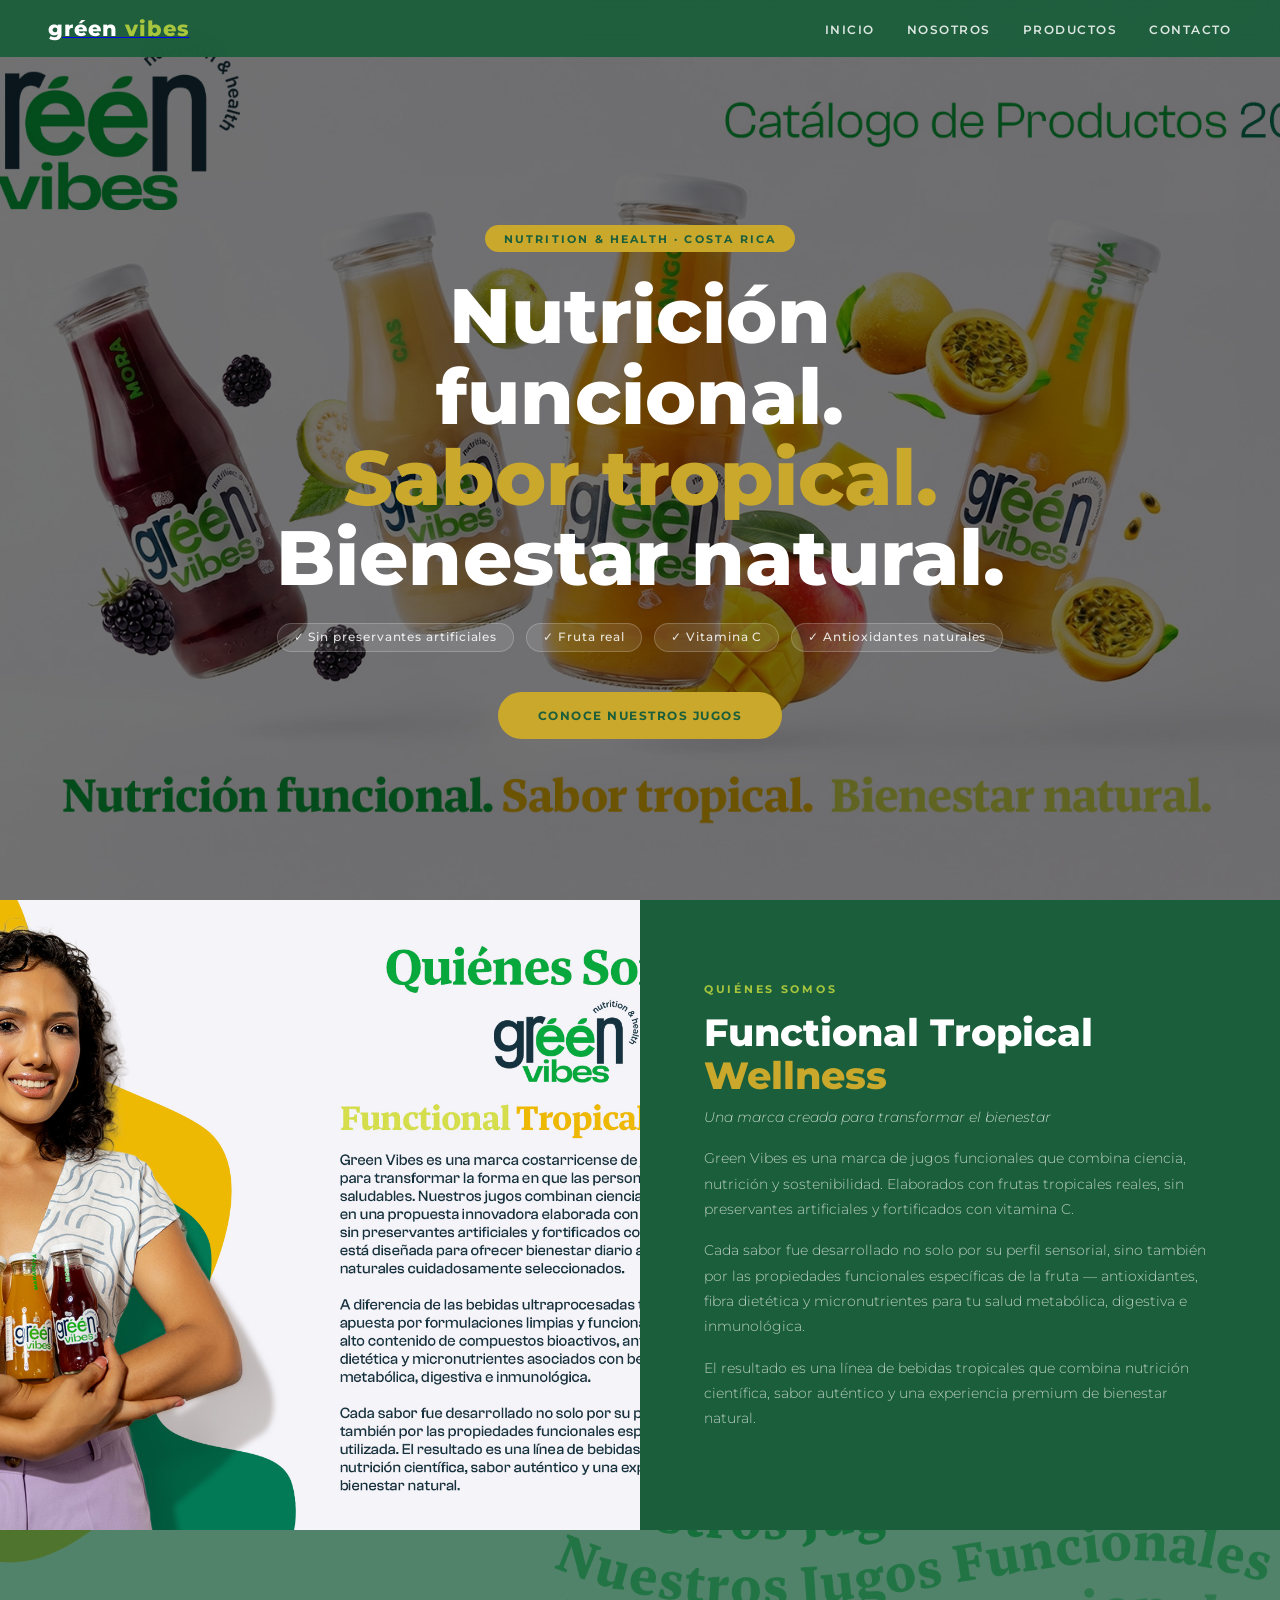
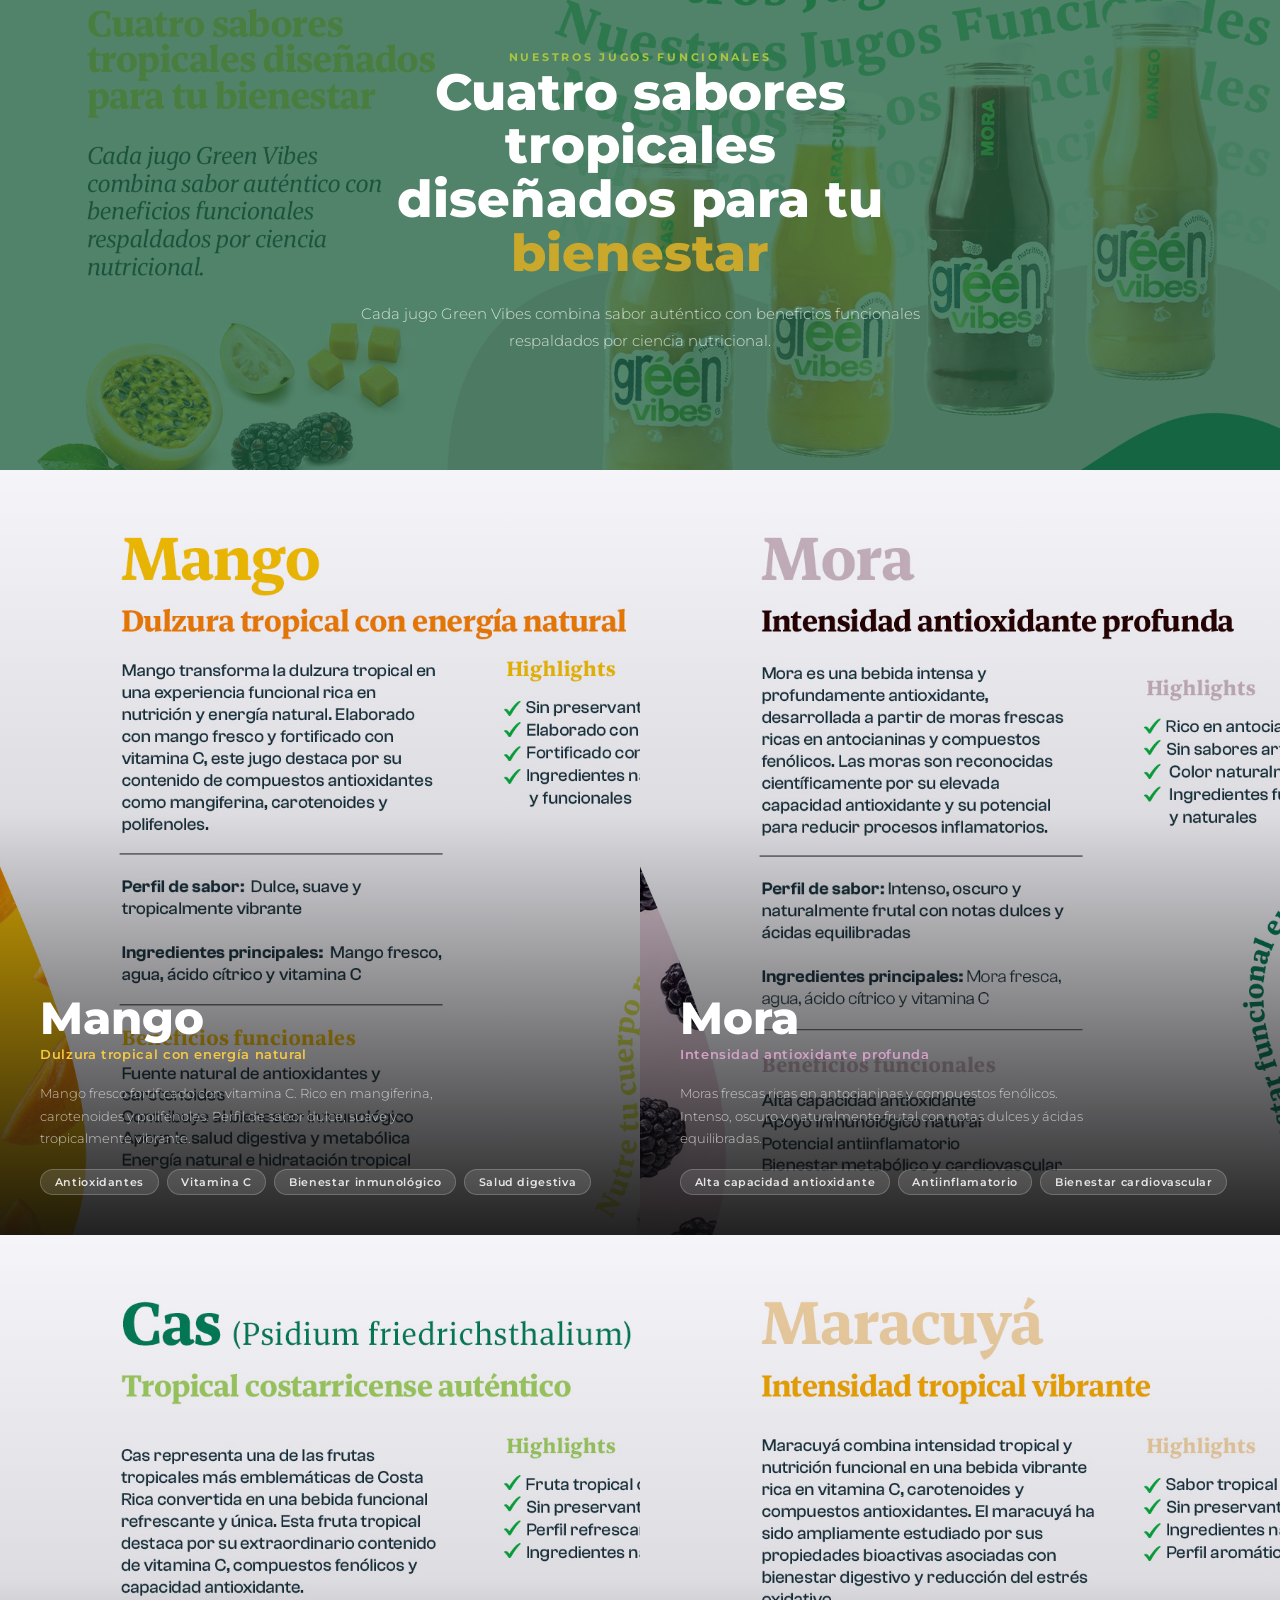
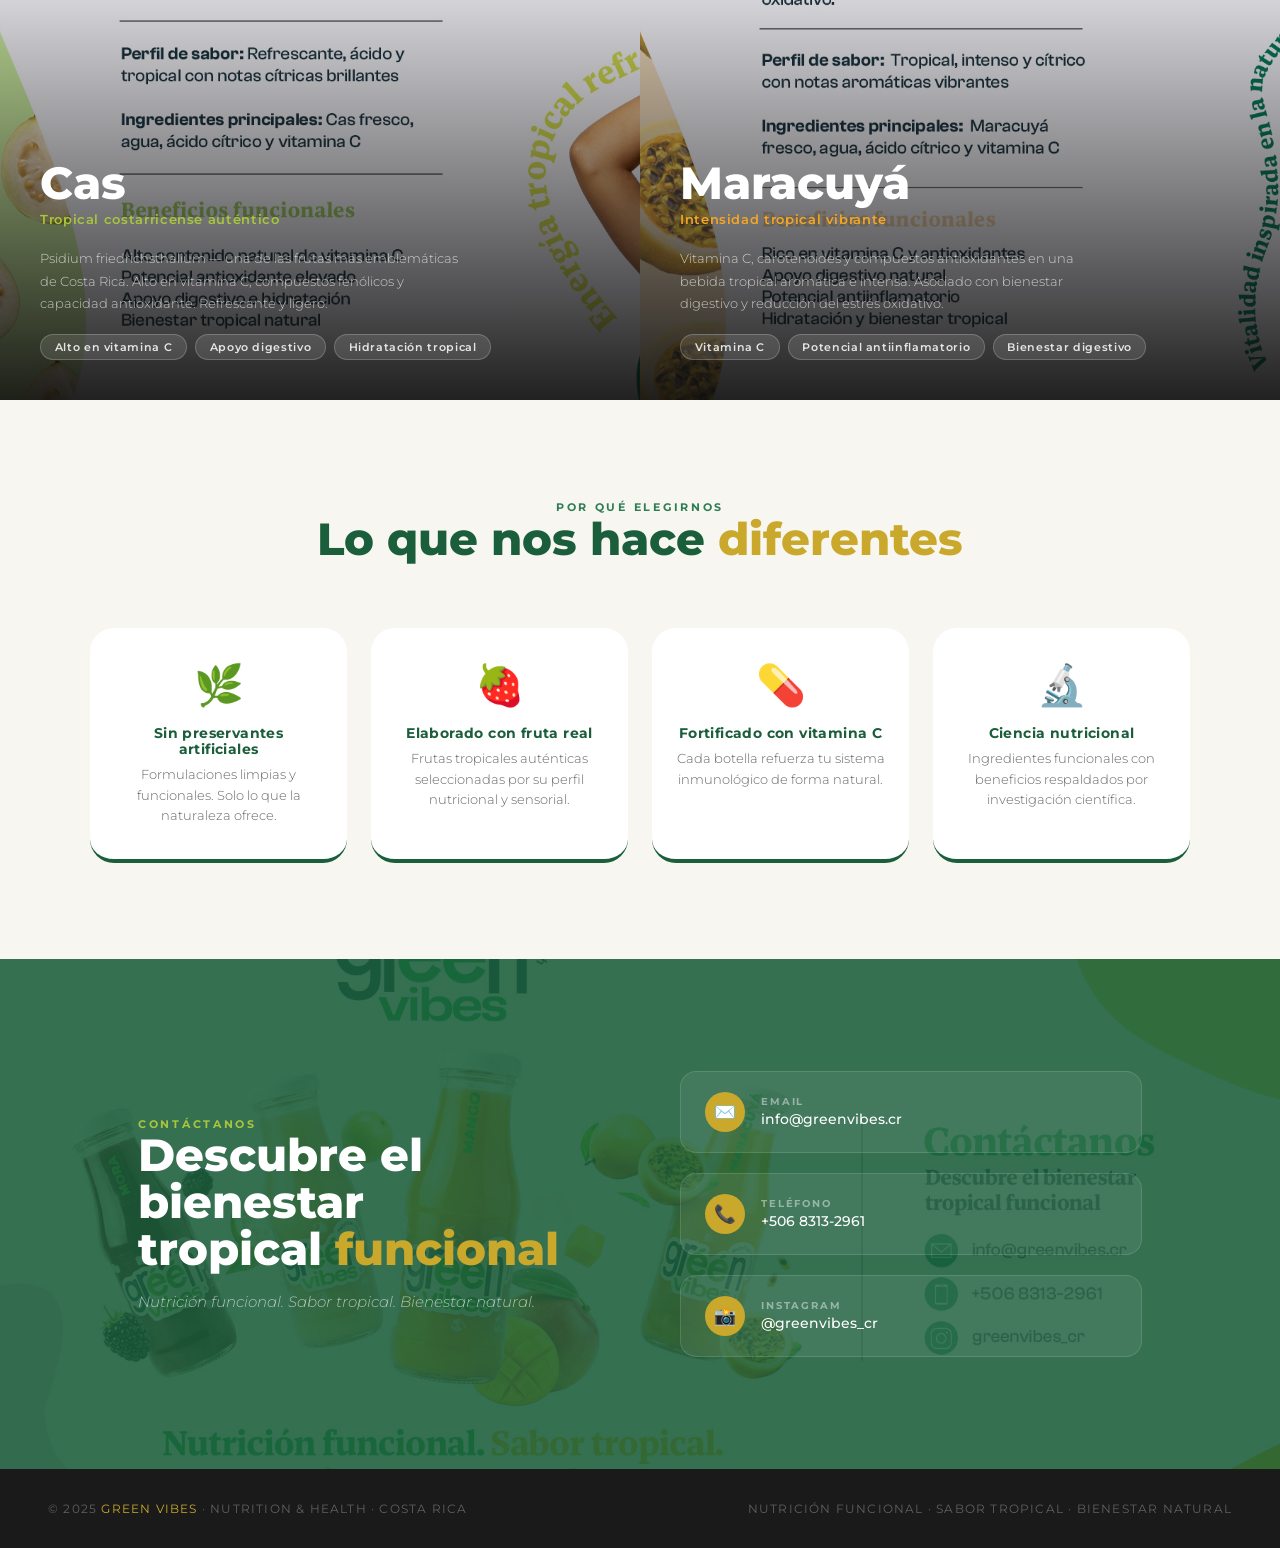
==== index.html @ 3f70ec02 "Add files via upload" ====
<!DOCTYPE html>
<html lang="es">
<head>
  <meta charset="UTF-8" />
  <meta name="viewport" content="width=device-width, initial-scale=1.0" />
  <title>Green Vibes – Nutrition & Health</title>
  <link rel="preconnect" href="https://fonts.googleapis.com" />
  <link href="https://fonts.googleapis.com/css2?family=Montserrat:ital,wght@0,300;0,400;0,600;0,700;0,800;1,400&display=swap" rel="stylesheet" />

  <style>
    :root {
      --verde:      #1B5E3B;   /* verde oscuro marca */
      --verde-med:  #2E7D55;
      --amarillo:   #C9A82C;   /* dorado/amarillo marca */
      --lima:       #A8C63D;   /* verde lima marca */
      --blanco:     #FFFFFF;
      --crema:      #F8F6F1;
      --texto:      #1A1A1A;
      --gris:       #666;
      --fuente: 'Montserrat', sans-serif;
    }

    *, *::before, *::after { box-sizing: border-box; margin: 0; padding: 0; }
    html { scroll-behavior: smooth; }
    body { font-family: var(--fuente); background: var(--crema); color: var(--texto); }

    /* ── NAV ── */
    nav {
      position: fixed; top: 0; left: 0; right: 0; z-index: 200;
      padding: 1rem 3rem;
      display: flex; justify-content: space-between; align-items: center;
      background: rgba(27,94,59,0.95);
      backdrop-filter: blur(10px);
    }
    .nav-logo img { height: 48px; }
    .nav-links { list-style: none; display: flex; gap: 2rem; }
    .nav-links a {
      color: rgba(255,255,255,0.85);
      text-decoration: none;
      font-size: 0.78rem;
      font-weight: 600;
      letter-spacing: 0.12em;
      text-transform: uppercase;
      transition: color 0.2s;
    }
    .nav-links a:hover { color: var(--amarillo); }

    /* ── HERO ── */
    .hero {
      min-height: 100vh;
      position: relative;
      overflow: hidden;
      display: flex; align-items: center; justify-content: center;
    }
    .hero-bg {
      position: absolute; inset: 0;
      background-image: url('images/1.jpg');
      background-size: cover;
      background-position: center;
      filter: brightness(0.45);
      object-fit: contain;
      object-position: center;
    }
    .hero-contenido {
      position: relative; z-index: 1;
      text-align: center;
      padding: 8rem 2rem 4rem;
      max-width: 800px;
    }
    .hero-badge {
      display: inline-block;
      background: var(--amarillo);
      color: var(--verde);
      font-size: 0.68rem;
      font-weight: 700;
      letter-spacing: 0.2em;
      text-transform: uppercase;
      padding: 0.4rem 1.2rem;
      border-radius: 100px;
      margin-bottom: 1.5rem;
    }
    .hero h1 {
      font-size: clamp(2.4rem, 6vw, 5rem);
      font-weight: 800;
      color: var(--blanco);
      line-height: 1.05;
      margin-bottom: 1.5rem;
    }
    .hero h1 span { color: var(--amarillo); }
    .hero p {
      color: rgba(255,255,255,0.75);
      font-size: 1rem;
      line-height: 1.8;
      font-weight: 300;
      max-width: 520px;
      margin: 0 auto 2.5rem;
    }
    .hero-cta {
      display: inline-block;
      background: var(--amarillo);
      color: var(--verde);
      font-size: 0.78rem;
      font-weight: 700;
      letter-spacing: 0.12em;
      text-transform: uppercase;
      text-decoration: none;
      padding: 1rem 2.5rem;
      border-radius: 100px;
      transition: transform 0.2s, box-shadow 0.2s;
    }
    .hero-cta:hover { transform: translateY(-2px); box-shadow: 0 8px 24px rgba(0,0,0,0.3); }

    /* Pills de atributos en hero */
    .hero-pills {
      display: flex; gap: 0.75rem; justify-content: center; flex-wrap: wrap;
      margin-bottom: 2.5rem;
    }
    .hero-pill {
      background: rgba(255,255,255,0.1);
      border: 1px solid rgba(255,255,255,0.2);
      color: rgba(255,255,255,0.85);
      font-size: 0.72rem;
      font-weight: 500;
      letter-spacing: 0.08em;
      padding: 0.4rem 1rem;
      border-radius: 100px;
    }

    /* ── SECCIÓN QUIÉNES SOMOS ── */
    .nosotros {
      display: grid;
      grid-template-columns: 1fr 1fr;
      min-height: 70vh;
    }
    .nosotros-img {
      background-image: url('images/2.jpg');
      background-size: cover;
      background-position: top center;
      min-height: 500px;
      object-fit: cover;
      object-position: top center;
    }
    .nosotros-texto {
      background: var(--verde);
      padding: 5rem 4rem;
      display: flex; flex-direction: column; justify-content: center;
    }
    .etiqueta {
      font-size: 0.68rem; font-weight: 700; letter-spacing: 0.25em;
      text-transform: uppercase; margin-bottom: 1rem;
    }
    .nosotros-texto .etiqueta { color: var(--lima); }
    .nosotros-texto h2 {
      font-size: clamp(1.8rem, 3vw, 2.8rem);
      font-weight: 800; color: var(--blanco);
      line-height: 1.1; margin-bottom: 0.5rem;
    }
    .nosotros-texto h2 span { color: var(--amarillo); }
    .nosotros-subtitulo {
      font-size: 1rem; font-weight: 600;
      color: var(--amarillo); margin-bottom: 1.5rem;
      font-style: italic;
    }
    .nosotros-texto p {
      color: rgba(255,255,255,0.7);
      font-size: 0.88rem; line-height: 1.8;
      font-weight: 300; margin-bottom: 1rem;
    }

    /* ── SECCIÓN PRODUCTOS (INTRO) ── */
    .productos-intro {
      position: relative; overflow: hidden;
      background-image: url('images/3.jpg');
      background-size: cover;
      background-position: center;
      min-height: 60vh;
      display: flex; align-items: center; justify-content: center;
      text-align: center;
    }
    .productos-intro::before {
      content: ''; position: absolute; inset: 0;
      background: rgba(27,94,59,0.75);
    }
    .productos-intro-texto {
      position: relative; z-index: 1;
      padding: 5rem 2rem;
      max-width: 700px;
    }
    .productos-intro-texto .etiqueta { color: var(--lima); }
    .productos-intro-texto h2 {
      font-size: clamp(2rem, 4vw, 3.5rem);
      font-weight: 800; color: var(--blanco);
      line-height: 1.05; margin-bottom: 1.25rem;
    }
    .productos-intro-texto h2 span { color: var(--amarillo); }
    .productos-intro-texto p {
      color: rgba(255,255,255,0.75);
      font-size: 0.95rem; line-height: 1.8;
      font-weight: 300;
    }

    /* ── TARJETAS DE PRODUCTO ── */
    .productos-grid {
      display: grid;
      grid-template-columns: 1fr 1fr;
      gap: 0;
    }

    .producto {
      position: relative; overflow: hidden;
      min-height: 85vh;
      display: flex; align-items: flex-end;
      cursor: pointer;
    }
    .producto-bg {
      position: absolute; inset: 0;
      background-size: cover;
      background-position: center top;
      transition: transform 0.6s ease;
    }
    .producto:hover .producto-bg { transform: scale(1.04); }

    .producto-overlay {
      position: absolute; inset: 0;
      background: linear-gradient(to top, rgba(10,10,10,0.9) 0%, rgba(10,10,10,0.1) 55%, transparent 100%);
    }

    .producto-info {
      position: relative; z-index: 1;
      padding: 2.5rem;
      width: 100%;
    }
    .producto-nombre {
      font-size: clamp(2rem, 3.5vw, 3rem);
      font-weight: 800; color: var(--blanco);
      line-height: 1; margin-bottom: 0.4rem;
    }
    .producto-subtitulo {
      font-size: 0.8rem; font-weight: 600;
      letter-spacing: 0.05em;
      margin-bottom: 1.25rem;
    }
    .producto-descripcion {
      color: rgba(255,255,255,0.7);
      font-size: 0.82rem; line-height: 1.7;
      font-weight: 300; margin-bottom: 1.25rem;
      max-width: 420px;
    }
    .producto-beneficios {
      display: flex; flex-wrap: wrap; gap: 0.5rem;
    }
    .beneficio-tag {
      font-size: 0.68rem; font-weight: 600;
      letter-spacing: 0.06em;
      padding: 0.3rem 0.85rem;
      border-radius: 100px;
      background: rgba(255,255,255,0.12);
      color: rgba(255,255,255,0.85);
      border: 1px solid rgba(255,255,255,0.2);
    }

    /* Colores por producto */
    .prod-mango .producto-subtitulo { color: #F5C842; }
    .prod-mora  .producto-subtitulo { color: #D4A0C8; }
    .prod-cas   .producto-subtitulo { color: #A8C63D; }
    .prod-maracuya .producto-subtitulo { color: #F5A623; }

    /* ── INGREDIENTES / HIGHLIGHTS ── */
    .highlights {
      background: var(--crema);
      padding: 6rem 3rem;
    }
    .highlights-inner {
      max-width: 1100px; margin: 0 auto;
    }
    .highlights-header {
      text-align: center; margin-bottom: 4rem;
    }
    .highlights-header .etiqueta { color: var(--verde-med); }
    .highlights-header h2 {
      font-size: clamp(1.8rem, 3.5vw, 3rem);
      font-weight: 800; color: var(--verde);
      line-height: 1.1;
    }
    .highlights-header h2 span { color: var(--amarillo); }
    .highlights-grid {
      display: grid;
      grid-template-columns: repeat(4, 1fr);
      gap: 1.5rem;
    }
    .highlight-card {
      background: var(--blanco);
      border-radius: 1.5rem;
      padding: 2rem 1.5rem;
      text-align: center;
      border-bottom: 4px solid var(--verde);
      transition: transform 0.2s, box-shadow 0.2s;
    }
    .highlight-card:hover {
      transform: translateY(-4px);
      box-shadow: 0 12px 32px rgba(27,94,59,0.12);
    }
    .highlight-icon { font-size: 2.5rem; margin-bottom: 1rem; display: block; }
    .highlight-card h3 {
      font-size: 0.85rem; font-weight: 700;
      color: var(--verde); margin-bottom: 0.5rem;
      letter-spacing: 0.03em;
    }
    .highlight-card p {
      font-size: 0.8rem; color: var(--gris);
      line-height: 1.6; font-weight: 300;
    }

    /* ── CONTACTO ── */
    .contacto {
      position: relative; overflow: hidden;
      background-image: url('images/8.jpg');
      background-size: cover;
      background-position: center;
    }
    .contacto::before {
      content: ''; position: absolute; inset: 0;
      background: rgba(27,94,59,0.88);
    }
    .contacto-inner {
      position: relative; z-index: 1;
      max-width: 1100px; margin: 0 auto;
      padding: 7rem 3rem;
      display: grid;
      grid-template-columns: 1fr 1fr;
      gap: 5rem; align-items: center;
    }
    .contacto .etiqueta { color: var(--lima); }
    .contacto h2 {
      font-size: clamp(2rem, 3.5vw, 3rem);
      font-weight: 800; color: var(--blanco);
      line-height: 1.05; margin-bottom: 1rem;
    }
    .contacto h2 span { color: var(--amarillo); }
    .contacto-lema {
      font-size: 0.95rem; color: rgba(255,255,255,0.6);
      font-weight: 300; line-height: 1.7;
      font-style: italic;
    }
    .contacto-items {
      display: flex; flex-direction: column; gap: 1.25rem;
    }
    .contacto-item {
      display: flex; align-items: center; gap: 1rem;
      padding: 1.25rem 1.5rem;
      background: rgba(255,255,255,0.07);
      border: 1px solid rgba(255,255,255,0.12);
      border-radius: 1rem;
      text-decoration: none;
      transition: background 0.2s;
    }
    .contacto-item:hover { background: rgba(255,255,255,0.13); }
    .contacto-item-icon {
      width: 40px; height: 40px; border-radius: 50%;
      background: var(--amarillo);
      display: flex; align-items: center; justify-content: center;
      font-size: 1.1rem; flex-shrink: 0;
    }
    .contacto-item-texto { display: flex; flex-direction: column; }
    .contacto-item-label {
      font-size: 0.65rem; font-weight: 700;
      letter-spacing: 0.18em; text-transform: uppercase;
      color: rgba(255,255,255,0.45); margin-bottom: 0.15rem;
    }
    .contacto-item-valor {
      font-size: 0.9rem; color: var(--blanco); font-weight: 500;
    }

    /* ── FOOTER ── */
    footer {
      background: var(--texto);
      padding: 2rem 3rem;
      display: flex; justify-content: space-between; align-items: center;
    }
    footer p {
      font-size: 0.75rem; color: rgba(255,255,255,0.3);
      letter-spacing: 0.1em; text-transform: uppercase;
    }
    footer span { color: var(--amarillo); }
  </style>
</head>
<body>

  <!-- NAV -->
  <nav>
    <a href="#inicio" class="nav-logo">
      <!-- Si tienes el logo como archivo aparte, pon: <img src="logo.png" alt="Green Vibes"> -->
      <span style="font-size:1.3rem;font-weight:800;color:#fff;letter-spacing:0.05em">gréen <span style="color:#A8C63D">vibes</span></span>
    </a>
    <ul class="nav-links">
      <li><a href="#inicio">Inicio</a></li>
      <li><a href="#nosotros">Nosotros</a></li>
      <li><a href="#productos">Productos</a></li>
      <li><a href="#contacto">Contacto</a></li>
    </ul>
  </nav>


  <!-- HERO -->
  <section id="inicio" class="hero">
    <div class="hero-bg"></div>
    <div class="hero-contenido">
      <div class="hero-badge">Nutrition &amp; Health · Costa Rica</div>
      <h1>Nutrición funcional.<br><span>Sabor tropical.</span><br>Bienestar natural.</h1>
      <div class="hero-pills">
        <span class="hero-pill">✓ Sin preservantes artificiales</span>
        <span class="hero-pill">✓ Fruta real</span>
        <span class="hero-pill">✓ Vitamina C</span>
        <span class="hero-pill">✓ Antioxidantes naturales</span>
      </div>
      <a href="#productos" class="hero-cta">Conoce nuestros jugos</a>
    </div>
  </section>


  <!-- QUIÉNES SOMOS -->
  <section id="nosotros" class="nosotros">
    <div class="nosotros-img"></div>
    <div class="nosotros-texto">
      <span class="etiqueta">Quiénes somos</span>
      <h2>Functional Tropical<br><span>Wellness</span></h2>
      <p class="nosotros-subtitulo">Una marca creada para transformar el bienestar</p>
      <p>Green Vibes es una marca de jugos funcionales que combina ciencia, nutrición y sostenibilidad. Elaborados con frutas tropicales reales, sin preservantes artificiales y fortificados con vitamina C.</p>
      <p>Cada sabor fue desarrollado no solo por su perfil sensorial, sino también por las propiedades funcionales específicas de la fruta — antioxidantes, fibra dietética y micronutrientes para tu salud metabólica, digestiva e inmunológica.</p>
      <p>El resultado es una línea de bebidas tropicales que combina nutrición científica, sabor auténtico y una experiencia premium de bienestar natural.</p>
    </div>
  </section>


  <!-- INTRO PRODUCTOS -->
  <div class="productos-intro">
    <div class="productos-intro-texto">
      <span class="etiqueta">Nuestros jugos funcionales</span>
      <h2>Cuatro sabores tropicales<br>diseñados para tu <span>bienestar</span></h2>
      <p>Cada jugo Green Vibes combina sabor auténtico con beneficios funcionales respaldados por ciencia nutricional.</p>
    </div>
  </div>


  <!-- PRODUCTOS -->
  <section id="productos" class="productos-grid">

    <!-- MANGO -->
    <div class="producto prod-mango">
      <div class="producto-bg" style="background-image: url('images/4.jpg');"></div>
      <div class="producto-overlay"></div>
      <div class="producto-info">
        <h3 class="producto-nombre">Mango</h3>
        <p class="producto-subtitulo">Dulzura tropical con energía natural</p>
        <p class="producto-descripcion">Mango fresco fortificado con vitamina C. Rico en mangiferina, carotenoides y polifenoles. Perfil de sabor dulce, suave y tropicalmente vibrante.</p>
        <div class="producto-beneficios">
          <span class="beneficio-tag">Antioxidantes</span>
          <span class="beneficio-tag">Vitamina C</span>
          <span class="beneficio-tag">Bienestar inmunológico</span>
          <span class="beneficio-tag">Salud digestiva</span>
        </div>
      </div>
    </div>

    <!-- MORA -->
    <div class="producto prod-mora">
      <div class="producto-bg" style="background-image: url('images/5.jpg');"></div>
      <div class="producto-overlay"></div>
      <div class="producto-info">
        <h3 class="producto-nombre">Mora</h3>
        <p class="producto-subtitulo">Intensidad antioxidante profunda</p>
        <p class="producto-descripcion">Moras frescas ricas en antocianinas y compuestos fenólicos. Intenso, oscuro y naturalmente frutal con notas dulces y ácidas equilibradas.</p>
        <div class="producto-beneficios">
          <span class="beneficio-tag">Alta capacidad antioxidante</span>
          <span class="beneficio-tag">Antiinflamatorio</span>
          <span class="beneficio-tag">Bienestar cardiovascular</span>
        </div>
      </div>
    </div>

    <!-- CAS -->
    <div class="producto prod-cas">
      <div class="producto-bg" style="background-image: url('images/6.jpg');"></div>
      <div class="producto-overlay"></div>
      <div class="producto-info">
        <h3 class="producto-nombre">Cas</h3>
        <p class="producto-subtitulo">Tropical costarricense auténtico</p>
        <p class="producto-descripcion">Psidium friedrichsthalium — una de las frutas más emblemáticas de Costa Rica. Alto en vitamina C, compuestos fenólicos y capacidad antioxidante. Refrescante y ligero.</p>
        <div class="producto-beneficios">
          <span class="beneficio-tag">Alto en vitamina C</span>
          <span class="beneficio-tag">Apoyo digestivo</span>
          <span class="beneficio-tag">Hidratación tropical</span>
        </div>
      </div>
    </div>

    <!-- MARACUYÁ -->
    <div class="producto prod-maracuya">
      <div class="producto-bg" style="background-image: url('images/7.jpg');"></div>
      <div class="producto-overlay"></div>
      <div class="producto-info">
        <h3 class="producto-nombre">Maracuyá</h3>
        <p class="producto-subtitulo">Intensidad tropical vibrante</p>
        <p class="producto-descripcion">Vitamina C, carotenoides y compuestos antioxidantes en una bebida tropical aromática e intensa. Asociado con bienestar digestivo y reducción del estrés oxidativo.</p>
        <div class="producto-beneficios">
          <span class="beneficio-tag">Vitamina C</span>
          <span class="beneficio-tag">Potencial antiinflamatorio</span>
          <span class="beneficio-tag">Bienestar digestivo</span>
        </div>
      </div>
    </div>

  </section>


  <!-- HIGHLIGHTS -->
  <section class="highlights">
    <div class="highlights-inner">
      <div class="highlights-header">
        <span class="etiqueta">Por qué elegirnos</span>
        <h2>Lo que nos hace <span>diferentes</span></h2>
      </div>
      <div class="highlights-grid">
        <div class="highlight-card">
          <span class="highlight-icon">🌿</span>
          <h3>Sin preservantes artificiales</h3>
          <p>Formulaciones limpias y funcionales. Solo lo que la naturaleza ofrece.</p>
        </div>
        <div class="highlight-card">
          <span class="highlight-icon">🍓</span>
          <h3>Elaborado con fruta real</h3>
          <p>Frutas tropicales auténticas seleccionadas por su perfil nutricional y sensorial.</p>
        </div>
        <div class="highlight-card">
          <span class="highlight-icon">💊</span>
          <h3>Fortificado con vitamina C</h3>
          <p>Cada botella refuerza tu sistema inmunológico de forma natural.</p>
        </div>
        <div class="highlight-card">
          <span class="highlight-icon">🔬</span>
          <h3>Ciencia nutricional</h3>
          <p>Ingredientes funcionales con beneficios respaldados por investigación científica.</p>
        </div>
      </div>
    </div>
  </section>


  <!-- CONTACTO -->
  <section id="contacto" class="contacto">
    <div class="contacto-inner">
      <div>
        <span class="etiqueta">Contáctanos</span>
        <h2>Descubre el bienestar<br>tropical <span>funcional</span></h2>
        <p class="contacto-lema">Nutrición funcional. Sabor tropical. Bienestar natural.</p>
      </div>
      <div class="contacto-items">
        <a href="mailto:info@greenvibes.cr" class="contacto-item">
          <div class="contacto-item-icon">✉️</div>
          <div class="contacto-item-texto">
            <span class="contacto-item-label">Email</span>
            <span class="contacto-item-valor">info@greenvibes.cr</span>
          </div>
        </a>
        <a href="tel:+50683132961" class="contacto-item">
          <div class="contacto-item-icon">📞</div>
          <div class="contacto-item-texto">
            <span class="contacto-item-label">Teléfono</span>
            <span class="contacto-item-valor">+506 8313-2961</span>
          </div>
        </a>
        <a href="https://instagram.com/greenvibes_cr" target="_blank" class="contacto-item">
          <div class="contacto-item-icon">📸</div>
          <div class="contacto-item-texto">
            <span class="contacto-item-label">Instagram</span>
            <span class="contacto-item-valor">@greenvibes_cr</span>
          </div>
        </a>
      </div>
    </div>
  </section>


  <!-- FOOTER -->
  <footer>
    <p>© 2025 <span>Green Vibes</span> · Nutrition &amp; Health · Costa Rica</p>
    <p>Nutrición funcional · Sabor tropical · Bienestar natural</p>
  </footer>

</body>
</html>
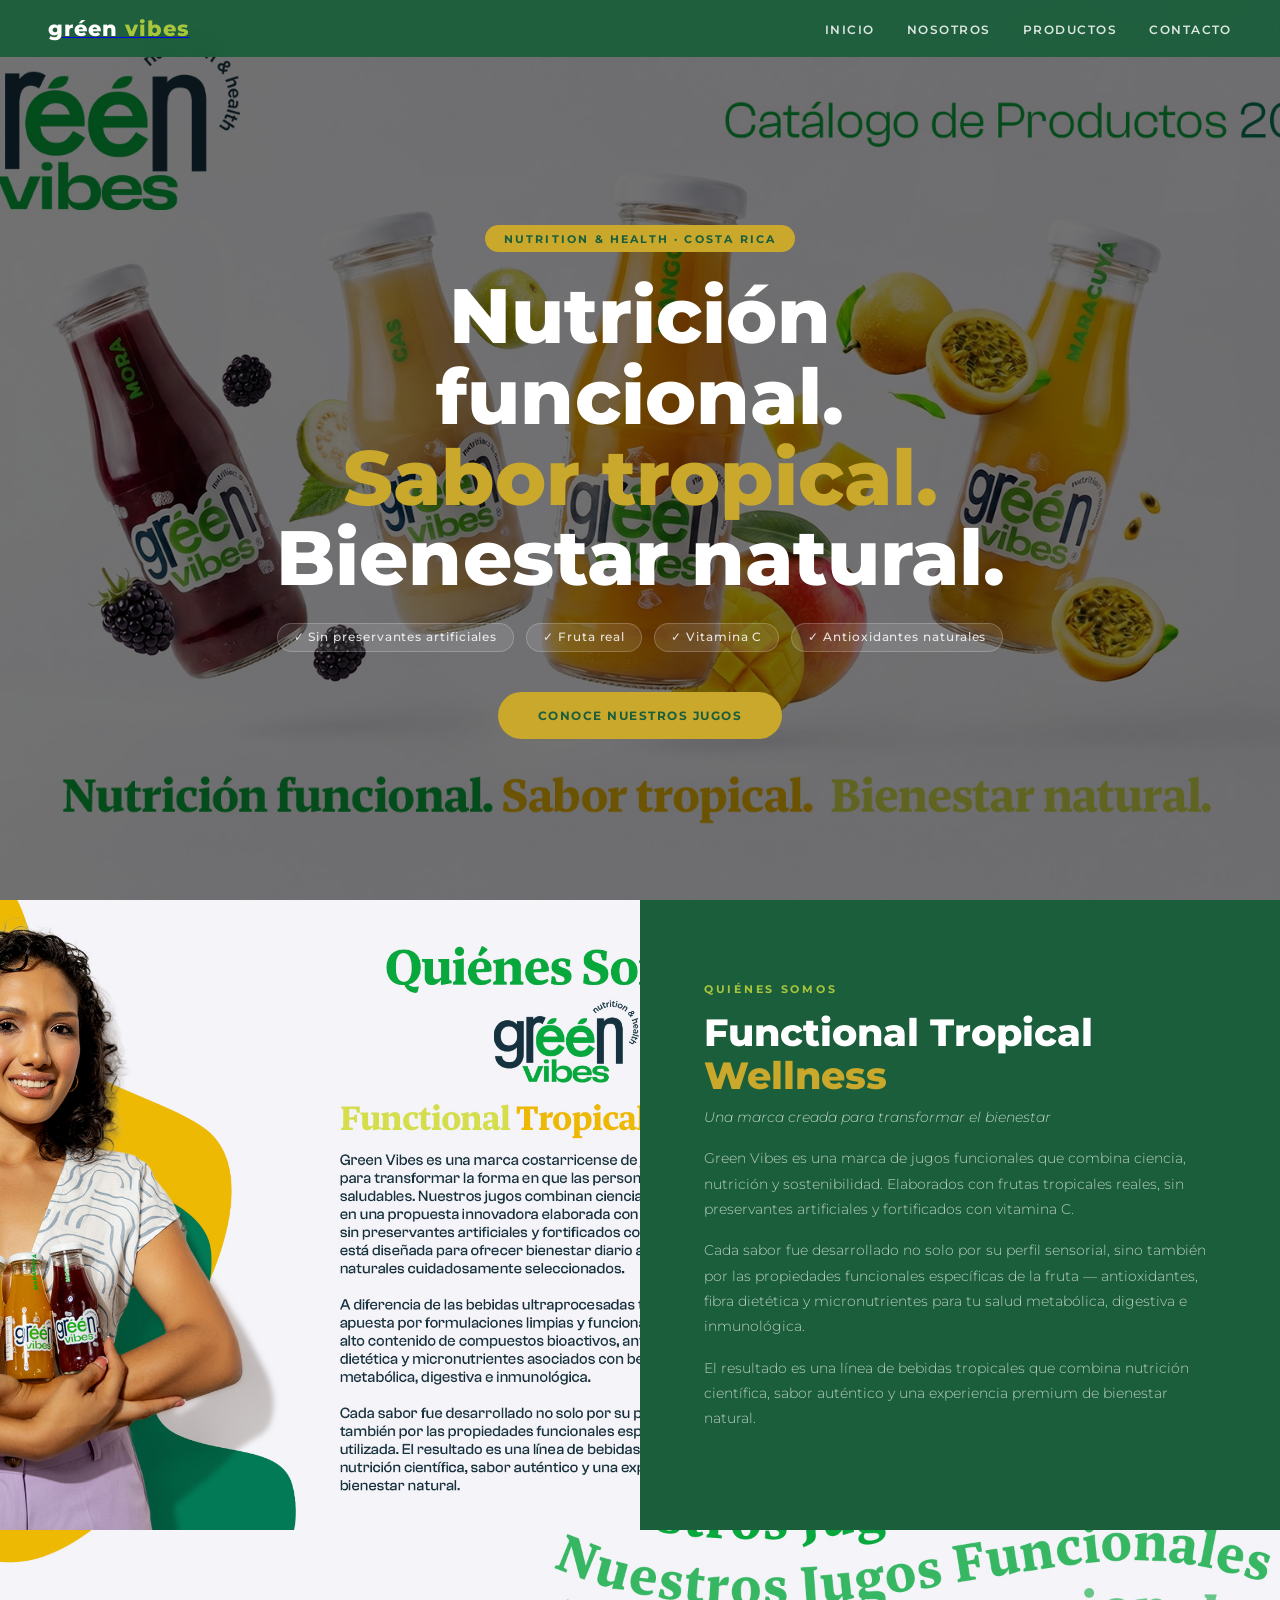
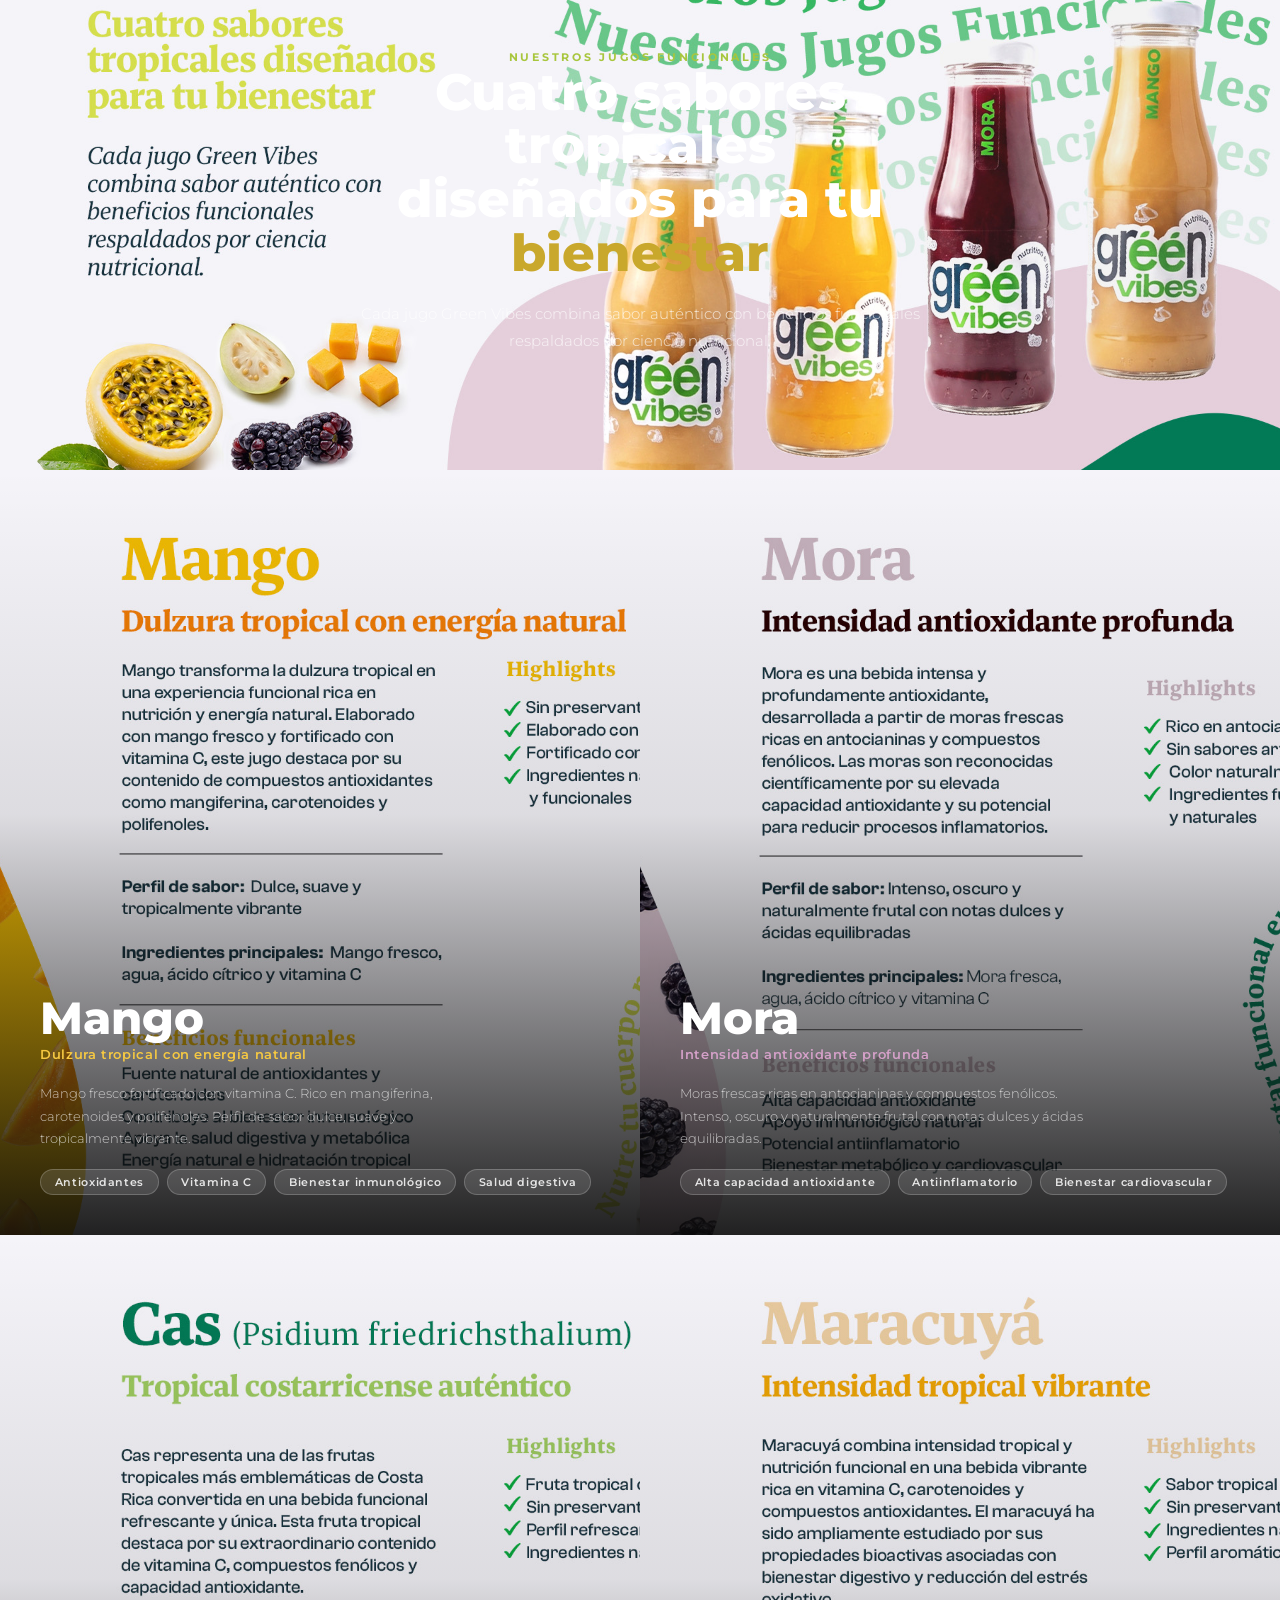
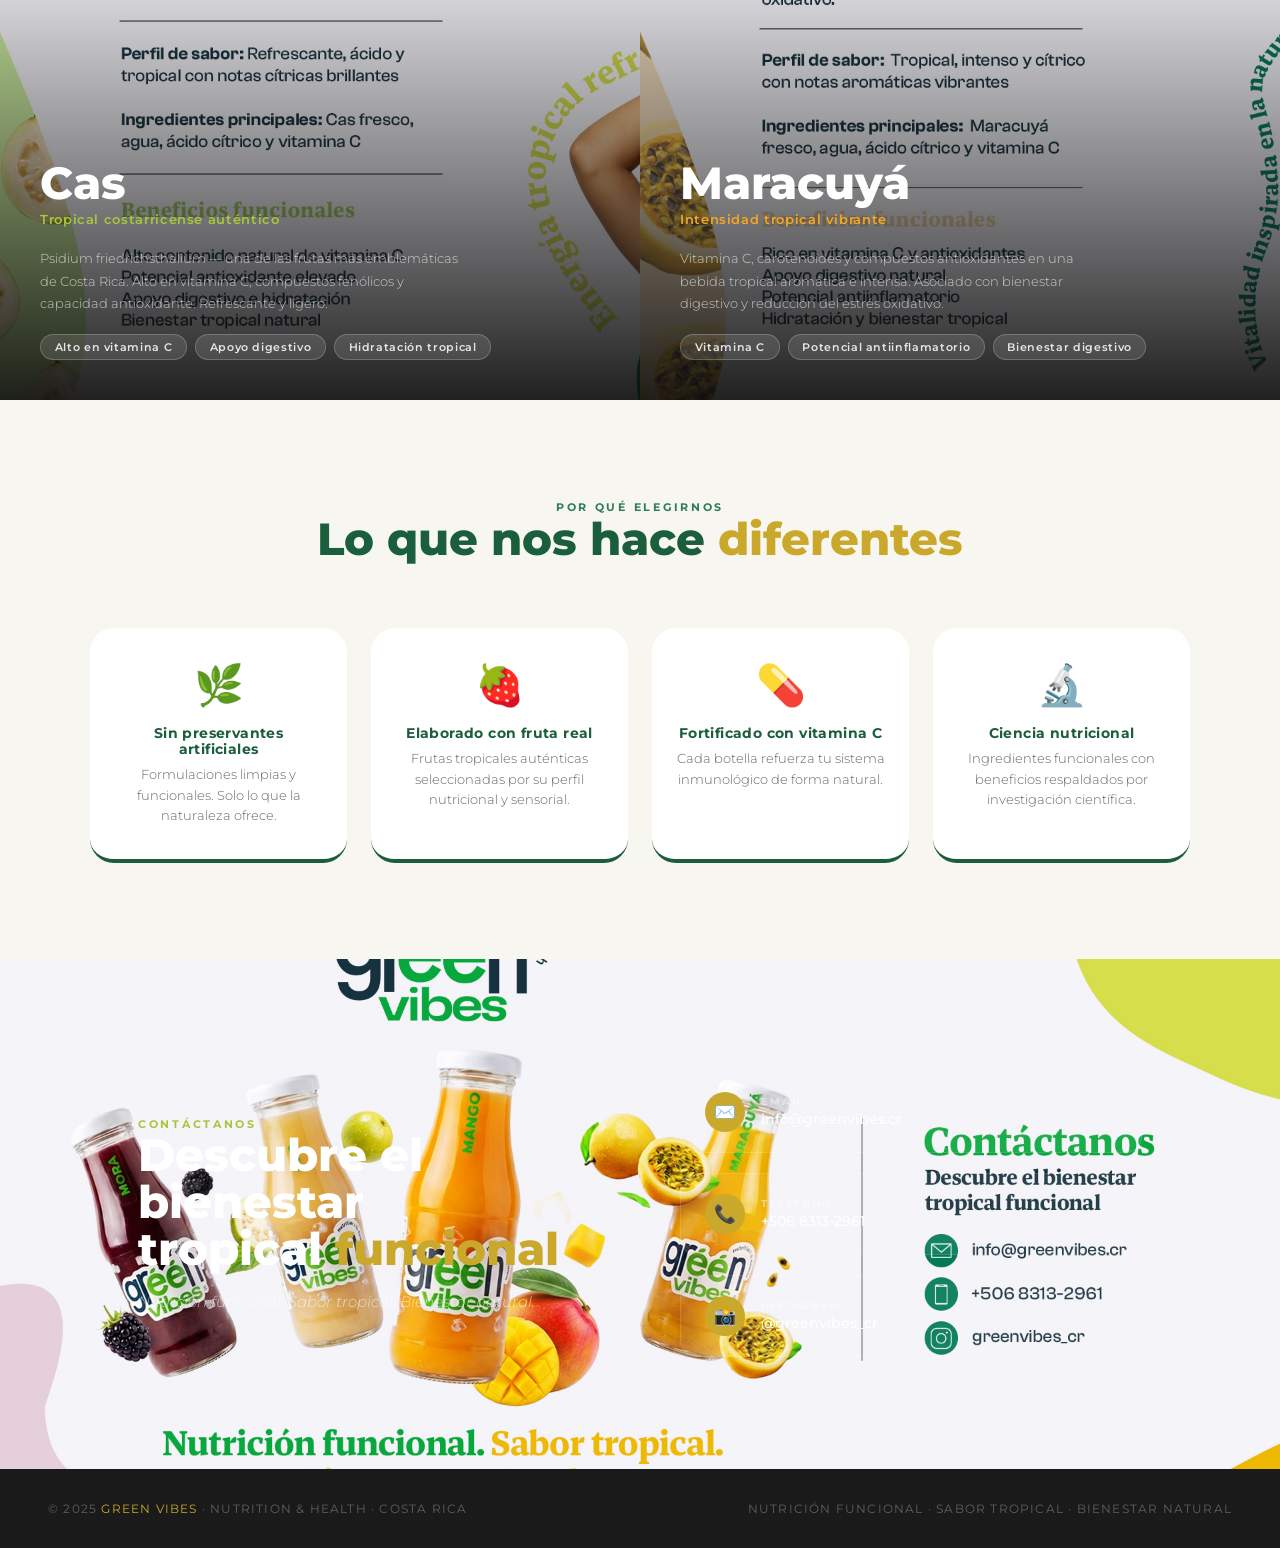
==== commit 869a9c5d: "Separacion styles mejorado responsive" ====
--- a/index.html
+++ b/index.html
@@ -7,382 +7,7 @@
   <link rel="preconnect" href="https://fonts.googleapis.com" />
   <link href="https://fonts.googleapis.com/css2?family=Montserrat:ital,wght@0,300;0,400;0,600;0,700;0,800;1,400&display=swap" rel="stylesheet" />
 
-  <style>
-    :root {
-      --verde:      #1B5E3B;   /* verde oscuro marca */
-      --verde-med:  #2E7D55;
-      --amarillo:   #C9A82C;   /* dorado/amarillo marca */
-      --lima:       #A8C63D;   /* verde lima marca */
-      --blanco:     #FFFFFF;
-      --crema:      #F8F6F1;
-      --texto:      #1A1A1A;
-      --gris:       #666;
-      --fuente: 'Montserrat', sans-serif;
-    }
-
-    *, *::before, *::after { box-sizing: border-box; margin: 0; padding: 0; }
-    html { scroll-behavior: smooth; }
-    body { font-family: var(--fuente); background: var(--crema); color: var(--texto); }
-
-    /* ── NAV ── */
-    nav {
-      position: fixed; top: 0; left: 0; right: 0; z-index: 200;
-      padding: 1rem 3rem;
-      display: flex; justify-content: space-between; align-items: center;
-      background: rgba(27,94,59,0.95);
-      backdrop-filter: blur(10px);
-    }
-    .nav-logo img { height: 48px; }
-    .nav-links { list-style: none; display: flex; gap: 2rem; }
-    .nav-links a {
-      color: rgba(255,255,255,0.85);
-      text-decoration: none;
-      font-size: 0.78rem;
-      font-weight: 600;
-      letter-spacing: 0.12em;
-      text-transform: uppercase;
-      transition: color 0.2s;
-    }
-    .nav-links a:hover { color: var(--amarillo); }
-
-    /* ── HERO ── */
-    .hero {
-      min-height: 100vh;
-      position: relative;
-      overflow: hidden;
-      display: flex; align-items: center; justify-content: center;
-    }
-    .hero-bg {
-      position: absolute; inset: 0;
-      background-image: url('images/1.jpg');
-      background-size: cover;
-      background-position: center;
-      filter: brightness(0.45);
-      object-fit: contain;
-      object-position: center;
-    }
-    .hero-contenido {
-      position: relative; z-index: 1;
-      text-align: center;
-      padding: 8rem 2rem 4rem;
-      max-width: 800px;
-    }
-    .hero-badge {
-      display: inline-block;
-      background: var(--amarillo);
-      color: var(--verde);
-      font-size: 0.68rem;
-      font-weight: 700;
-      letter-spacing: 0.2em;
-      text-transform: uppercase;
-      padding: 0.4rem 1.2rem;
-      border-radius: 100px;
-      margin-bottom: 1.5rem;
-    }
-    .hero h1 {
-      font-size: clamp(2.4rem, 6vw, 5rem);
-      font-weight: 800;
-      color: var(--blanco);
-      line-height: 1.05;
-      margin-bottom: 1.5rem;
-    }
-    .hero h1 span { color: var(--amarillo); }
-    .hero p {
-      color: rgba(255,255,255,0.75);
-      font-size: 1rem;
-      line-height: 1.8;
-      font-weight: 300;
-      max-width: 520px;
-      margin: 0 auto 2.5rem;
-    }
-    .hero-cta {
-      display: inline-block;
-      background: var(--amarillo);
-      color: var(--verde);
-      font-size: 0.78rem;
-      font-weight: 700;
-      letter-spacing: 0.12em;
-      text-transform: uppercase;
-      text-decoration: none;
-      padding: 1rem 2.5rem;
-      border-radius: 100px;
-      transition: transform 0.2s, box-shadow 0.2s;
-    }
-    .hero-cta:hover { transform: translateY(-2px); box-shadow: 0 8px 24px rgba(0,0,0,0.3); }
-
-    /* Pills de atributos en hero */
-    .hero-pills {
-      display: flex; gap: 0.75rem; justify-content: center; flex-wrap: wrap;
-      margin-bottom: 2.5rem;
-    }
-    .hero-pill {
-      background: rgba(255,255,255,0.1);
-      border: 1px solid rgba(255,255,255,0.2);
-      color: rgba(255,255,255,0.85);
-      font-size: 0.72rem;
-      font-weight: 500;
-      letter-spacing: 0.08em;
-      padding: 0.4rem 1rem;
-      border-radius: 100px;
-    }
-
-    /* ── SECCIÓN QUIÉNES SOMOS ── */
-    .nosotros {
-      display: grid;
-      grid-template-columns: 1fr 1fr;
-      min-height: 70vh;
-    }
-    .nosotros-img {
-      background-image: url('images/2.jpg');
-      background-size: cover;
-      background-position: top center;
-      min-height: 500px;
-      object-fit: cover;
-      object-position: top center;
-    }
-    .nosotros-texto {
-      background: var(--verde);
-      padding: 5rem 4rem;
-      display: flex; flex-direction: column; justify-content: center;
-    }
-    .etiqueta {
-      font-size: 0.68rem; font-weight: 700; letter-spacing: 0.25em;
-      text-transform: uppercase; margin-bottom: 1rem;
-    }
-    .nosotros-texto .etiqueta { color: var(--lima); }
-    .nosotros-texto h2 {
-      font-size: clamp(1.8rem, 3vw, 2.8rem);
-      font-weight: 800; color: var(--blanco);
-      line-height: 1.1; margin-bottom: 0.5rem;
-    }
-    .nosotros-texto h2 span { color: var(--amarillo); }
-    .nosotros-subtitulo {
-      font-size: 1rem; font-weight: 600;
-      color: var(--amarillo); margin-bottom: 1.5rem;
-      font-style: italic;
-    }
-    .nosotros-texto p {
-      color: rgba(255,255,255,0.7);
-      font-size: 0.88rem; line-height: 1.8;
-      font-weight: 300; margin-bottom: 1rem;
-    }
-
-    /* ── SECCIÓN PRODUCTOS (INTRO) ── */
-    .productos-intro {
-      position: relative; overflow: hidden;
-      background-image: url('images/3.jpg');
-      background-size: cover;
-      background-position: center;
-      min-height: 60vh;
-      display: flex; align-items: center; justify-content: center;
-      text-align: center;
-    }
-    .productos-intro::before {
-      content: ''; position: absolute; inset: 0;
-      background: rgba(27,94,59,0.75);
-    }
-    .productos-intro-texto {
-      position: relative; z-index: 1;
-      padding: 5rem 2rem;
-      max-width: 700px;
-    }
-    .productos-intro-texto .etiqueta { color: var(--lima); }
-    .productos-intro-texto h2 {
-      font-size: clamp(2rem, 4vw, 3.5rem);
-      font-weight: 800; color: var(--blanco);
-      line-height: 1.05; margin-bottom: 1.25rem;
-    }
-    .productos-intro-texto h2 span { color: var(--amarillo); }
-    .productos-intro-texto p {
-      color: rgba(255,255,255,0.75);
-      font-size: 0.95rem; line-height: 1.8;
-      font-weight: 300;
-    }
-
-    /* ── TARJETAS DE PRODUCTO ── */
-    .productos-grid {
-      display: grid;
-      grid-template-columns: 1fr 1fr;
-      gap: 0;
-    }
-
-    .producto {
-      position: relative; overflow: hidden;
-      min-height: 85vh;
-      display: flex; align-items: flex-end;
-      cursor: pointer;
-    }
-    .producto-bg {
-      position: absolute; inset: 0;
-      background-size: cover;
-      background-position: center top;
-      transition: transform 0.6s ease;
-    }
-    .producto:hover .producto-bg { transform: scale(1.04); }
-
-    .producto-overlay {
-      position: absolute; inset: 0;
-      background: linear-gradient(to top, rgba(10,10,10,0.9) 0%, rgba(10,10,10,0.1) 55%, transparent 100%);
-    }
-
-    .producto-info {
-      position: relative; z-index: 1;
-      padding: 2.5rem;
-      width: 100%;
-    }
-    .producto-nombre {
-      font-size: clamp(2rem, 3.5vw, 3rem);
-      font-weight: 800; color: var(--blanco);
-      line-height: 1; margin-bottom: 0.4rem;
-    }
-    .producto-subtitulo {
-      font-size: 0.8rem; font-weight: 600;
-      letter-spacing: 0.05em;
-      margin-bottom: 1.25rem;
-    }
-    .producto-descripcion {
-      color: rgba(255,255,255,0.7);
-      font-size: 0.82rem; line-height: 1.7;
-      font-weight: 300; margin-bottom: 1.25rem;
-      max-width: 420px;
-    }
-    .producto-beneficios {
-      display: flex; flex-wrap: wrap; gap: 0.5rem;
-    }
-    .beneficio-tag {
-      font-size: 0.68rem; font-weight: 600;
-      letter-spacing: 0.06em;
-      padding: 0.3rem 0.85rem;
-      border-radius: 100px;
-      background: rgba(255,255,255,0.12);
-      color: rgba(255,255,255,0.85);
-      border: 1px solid rgba(255,255,255,0.2);
-    }
-
-    /* Colores por producto */
-    .prod-mango .producto-subtitulo { color: #F5C842; }
-    .prod-mora  .producto-subtitulo { color: #D4A0C8; }
-    .prod-cas   .producto-subtitulo { color: #A8C63D; }
-    .prod-maracuya .producto-subtitulo { color: #F5A623; }
-
-    /* ── INGREDIENTES / HIGHLIGHTS ── */
-    .highlights {
-      background: var(--crema);
-      padding: 6rem 3rem;
-    }
-    .highlights-inner {
-      max-width: 1100px; margin: 0 auto;
-    }
-    .highlights-header {
-      text-align: center; margin-bottom: 4rem;
-    }
-    .highlights-header .etiqueta { color: var(--verde-med); }
-    .highlights-header h2 {
-      font-size: clamp(1.8rem, 3.5vw, 3rem);
-      font-weight: 800; color: var(--verde);
-      line-height: 1.1;
-    }
-    .highlights-header h2 span { color: var(--amarillo); }
-    .highlights-grid {
-      display: grid;
-      grid-template-columns: repeat(4, 1fr);
-      gap: 1.5rem;
-    }
-    .highlight-card {
-      background: var(--blanco);
-      border-radius: 1.5rem;
-      padding: 2rem 1.5rem;
-      text-align: center;
-      border-bottom: 4px solid var(--verde);
-      transition: transform 0.2s, box-shadow 0.2s;
-    }
-    .highlight-card:hover {
-      transform: translateY(-4px);
-      box-shadow: 0 12px 32px rgba(27,94,59,0.12);
-    }
-    .highlight-icon { font-size: 2.5rem; margin-bottom: 1rem; display: block; }
-    .highlight-card h3 {
-      font-size: 0.85rem; font-weight: 700;
-      color: var(--verde); margin-bottom: 0.5rem;
-      letter-spacing: 0.03em;
-    }
-    .highlight-card p {
-      font-size: 0.8rem; color: var(--gris);
-      line-height: 1.6; font-weight: 300;
-    }
-
-    /* ── CONTACTO ── */
-    .contacto {
-      position: relative; overflow: hidden;
-      background-image: url('images/8.jpg');
-      background-size: cover;
-      background-position: center;
-    }
-    .contacto::before {
-      content: ''; position: absolute; inset: 0;
-      background: rgba(27,94,59,0.88);
-    }
-    .contacto-inner {
-      position: relative; z-index: 1;
-      max-width: 1100px; margin: 0 auto;
-      padding: 7rem 3rem;
-      display: grid;
-      grid-template-columns: 1fr 1fr;
-      gap: 5rem; align-items: center;
-    }
-    .contacto .etiqueta { color: var(--lima); }
-    .contacto h2 {
-      font-size: clamp(2rem, 3.5vw, 3rem);
-      font-weight: 800; color: var(--blanco);
-      line-height: 1.05; margin-bottom: 1rem;
-    }
-    .contacto h2 span { color: var(--amarillo); }
-    .contacto-lema {
-      font-size: 0.95rem; color: rgba(255,255,255,0.6);
-      font-weight: 300; line-height: 1.7;
-      font-style: italic;
-    }
-    .contacto-items {
-      display: flex; flex-direction: column; gap: 1.25rem;
-    }
-    .contacto-item {
-      display: flex; align-items: center; gap: 1rem;
-      padding: 1.25rem 1.5rem;
-      background: rgba(255,255,255,0.07);
-      border: 1px solid rgba(255,255,255,0.12);
-      border-radius: 1rem;
-      text-decoration: none;
-      transition: background 0.2s;
-    }
-    .contacto-item:hover { background: rgba(255,255,255,0.13); }
-    .contacto-item-icon {
-      width: 40px; height: 40px; border-radius: 50%;
-      background: var(--amarillo);
-      display: flex; align-items: center; justify-content: center;
-      font-size: 1.1rem; flex-shrink: 0;
-    }
-    .contacto-item-texto { display: flex; flex-direction: column; }
-    .contacto-item-label {
-      font-size: 0.65rem; font-weight: 700;
-      letter-spacing: 0.18em; text-transform: uppercase;
-      color: rgba(255,255,255,0.45); margin-bottom: 0.15rem;
-    }
-    .contacto-item-valor {
-      font-size: 0.9rem; color: var(--blanco); font-weight: 500;
-    }
-
-    /* ── FOOTER ── */
-    footer {
-      background: var(--texto);
-      padding: 2rem 3rem;
-      display: flex; justify-content: space-between; align-items: center;
-    }
-    footer p {
-      font-size: 0.75rem; color: rgba(255,255,255,0.3);
-      letter-spacing: 0.1em; text-transform: uppercase;
-    }
-    footer span { color: var(--amarillo); }
-  </style>
+  <link rel="stylesheet" href="css/styles.css" />
 </head>
 <body>
 
@@ -403,7 +28,7 @@
 
   <!-- HERO -->
   <section id="inicio" class="hero">
-    <div class="hero-bg"></div>
+    <div class="hero-bg"><img src="images/1.jpg" alt="Green Vibes jugos naturales" /></div>
     <div class="hero-contenido">
       <div class="hero-badge">Nutrition &amp; Health · Costa Rica</div>
       <h1>Nutrición funcional.<br><span>Sabor tropical.</span><br>Bienestar natural.</h1>
@@ -420,7 +45,7 @@
 
   <!-- QUIÉNES SOMOS -->
   <section id="nosotros" class="nosotros">
-    <div class="nosotros-img"></div>
+    <div class="nosotros-img"><img src="images/2.jpg" alt="Green Vibes quiénes somos" /></div>
     <div class="nosotros-texto">
       <span class="etiqueta">Quiénes somos</span>
       <h2>Functional Tropical<br><span>Wellness</span></h2>
@@ -434,6 +59,7 @@
 
   <!-- INTRO PRODUCTOS -->
   <div class="productos-intro">
+    <div class="productos-intro-bg"><img src="images/3.jpg" alt="Nuestros jugos funcionales" /></div>
     <div class="productos-intro-texto">
       <span class="etiqueta">Nuestros jugos funcionales</span>
       <h2>Cuatro sabores tropicales<br>diseñados para tu <span>bienestar</span></h2>
@@ -447,7 +73,7 @@
 
     <!-- MANGO -->
     <div class="producto prod-mango">
-      <div class="producto-bg" style="background-image: url('images/4.jpg');"></div>
+      <div class="producto-bg"><img src="images/4.jpg" alt="Jugo de Mango Green Vibes" /></div>
       <div class="producto-overlay"></div>
       <div class="producto-info">
         <h3 class="producto-nombre">Mango</h3>
@@ -464,7 +90,7 @@
 
     <!-- MORA -->
     <div class="producto prod-mora">
-      <div class="producto-bg" style="background-image: url('images/5.jpg');"></div>
+      <div class="producto-bg"><img src="images/5.jpg" alt="Jugo de Mora Green Vibes" /></div>
       <div class="producto-overlay"></div>
       <div class="producto-info">
         <h3 class="producto-nombre">Mora</h3>
@@ -480,7 +106,7 @@
 
     <!-- CAS -->
     <div class="producto prod-cas">
-      <div class="producto-bg" style="background-image: url('images/6.jpg');"></div>
+      <div class="producto-bg"><img src="images/6.jpg" alt="Jugo de Cas Green Vibes" /></div>
       <div class="producto-overlay"></div>
       <div class="producto-info">
         <h3 class="producto-nombre">Cas</h3>
@@ -496,7 +122,7 @@
 
     <!-- MARACUYÁ -->
     <div class="producto prod-maracuya">
-      <div class="producto-bg" style="background-image: url('images/7.jpg');"></div>
+      <div class="producto-bg"><img src="images/7.jpg" alt="Jugo de Maracuyá Green Vibes" /></div>
       <div class="producto-overlay"></div>
       <div class="producto-info">
         <h3 class="producto-nombre">Maracuyá</h3>
@@ -548,6 +174,7 @@
 
   <!-- CONTACTO -->
   <section id="contacto" class="contacto">
+    <div class="contacto-bg"><img src="images/8.jpg" alt="Contacto Green Vibes" /></div>
     <div class="contacto-inner">
       <div>
         <span class="etiqueta">Contáctanos</span>
@@ -589,3 +216,4 @@
 
 </body>
 </html>
+<!-- Este bloque va ANTES del </style> en el head -->
--- a/css/styles.css
+++ b/css/styles.css
@@ -0,0 +1,532 @@
+:root {
+      --verde:      #1B5E3B;   /* verde oscuro marca */
+      --verde-med:  #2E7D55;
+      --amarillo:   #C9A82C;   /* dorado/amarillo marca */
+      --lima:       #A8C63D;   /* verde lima marca */
+      --blanco:     #FFFFFF;
+      --crema:      #F8F6F1;
+      --texto:      #1A1A1A;
+      --gris:       #666;
+      --fuente: 'Montserrat', sans-serif;
+    }
+
+    *, *::before, *::after { box-sizing: border-box; margin: 0; padding: 0; }
+    html { scroll-behavior: smooth; }
+    body { font-family: var(--fuente); background: var(--crema); color: var(--texto); }
+
+    /* ── NAV ── */
+    nav {
+      position: fixed; top: 0; left: 0; right: 0; z-index: 200;
+      padding: 1rem 3rem;
+      display: flex; justify-content: space-between; align-items: center;
+      background: rgba(27,94,59,0.95);
+      backdrop-filter: blur(10px);
+    }
+    .nav-logo img { height: 48px; }
+    .nav-links { list-style: none; display: flex; gap: 2rem; }
+    .nav-links a {
+      color: rgba(255,255,255,0.85);
+      text-decoration: none;
+      font-size: 0.78rem;
+      font-weight: 600;
+      letter-spacing: 0.12em;
+      text-transform: uppercase;
+      transition: color 0.2s;
+    }
+    .nav-links a:hover { color: var(--amarillo); }
+
+    /* ── HERO ── */
+    .hero {
+      min-height: 100vh;
+      position: relative;
+      overflow: hidden;
+      display: flex; align-items: center; justify-content: center;
+    }
+    .hero-bg {
+      position: absolute; inset: 0;
+      overflow: hidden;
+    }
+    .hero-bg img {
+      width: 100%; height: 100%;
+      object-fit: cover;
+      object-position: center center;
+      filter: brightness(0.45);
+      display: block;
+    }
+    .hero-contenido {
+      position: relative; z-index: 1;
+      text-align: center;
+      padding: 8rem 2rem 4rem;
+      max-width: 800px;
+    }
+    .hero-badge {
+      display: inline-block;
+      background: var(--amarillo);
+      color: var(--verde);
+      font-size: 0.68rem;
+      font-weight: 700;
+      letter-spacing: 0.2em;
+      text-transform: uppercase;
+      padding: 0.4rem 1.2rem;
+      border-radius: 100px;
+      margin-bottom: 1.5rem;
+    }
+    .hero h1 {
+      font-size: clamp(2.4rem, 6vw, 5rem);
+      font-weight: 800;
+      color: var(--blanco);
+      line-height: 1.05;
+      margin-bottom: 1.5rem;
+    }
+    .hero h1 span { color: var(--amarillo); }
+    .hero p {
+      color: rgba(255,255,255,0.75);
+      font-size: 1rem;
+      line-height: 1.8;
+      font-weight: 300;
+      max-width: 520px;
+      margin: 0 auto 2.5rem;
+    }
+    .hero-cta {
+      display: inline-block;
+      background: var(--amarillo);
+      color: var(--verde);
+      font-size: 0.78rem;
+      font-weight: 700;
+      letter-spacing: 0.12em;
+      text-transform: uppercase;
+      text-decoration: none;
+      padding: 1rem 2.5rem;
+      border-radius: 100px;
+      transition: transform 0.2s, box-shadow 0.2s;
+    }
+    .hero-cta:hover { transform: translateY(-2px); box-shadow: 0 8px 24px rgba(0,0,0,0.3); }
+
+    /* Pills de atributos en hero */
+    .hero-pills {
+      display: flex; gap: 0.75rem; justify-content: center; flex-wrap: wrap;
+      margin-bottom: 2.5rem;
+    }
+    .hero-pill {
+      background: rgba(255,255,255,0.1);
+      border: 1px solid rgba(255,255,255,0.2);
+      color: rgba(255,255,255,0.85);
+      font-size: 0.72rem;
+      font-weight: 500;
+      letter-spacing: 0.08em;
+      padding: 0.4rem 1rem;
+      border-radius: 100px;
+    }
+
+    /* ── SECCIÓN QUIÉNES SOMOS ── */
+    .nosotros {
+      display: grid;
+      grid-template-columns: 1fr 1fr;
+      min-height: 70vh;
+    }
+    .nosotros-img {
+      min-height: 500px;
+      overflow: hidden;
+      position: relative;
+    }
+    .nosotros-img img {
+      width: 100%; height: 100%;
+      object-fit: cover;
+      object-position: center 15%;
+      display: block;
+      position: absolute; inset: 0;
+    }
+    .nosotros-texto {
+      background: var(--verde);
+      padding: 5rem 4rem;
+      display: flex; flex-direction: column; justify-content: center;
+    }
+    .etiqueta {
+      font-size: 0.68rem; font-weight: 700; letter-spacing: 0.25em;
+      text-transform: uppercase; margin-bottom: 1rem;
+    }
+    .nosotros-texto .etiqueta { color: var(--lima); }
+    .nosotros-texto h2 {
+      font-size: clamp(1.8rem, 3vw, 2.8rem);
+      font-weight: 800; color: var(--blanco);
+      line-height: 1.1; margin-bottom: 0.5rem;
+    }
+    .nosotros-texto h2 span { color: var(--amarillo); }
+    .nosotros-subtitulo {
+      font-size: 1rem; font-weight: 600;
+      color: var(--amarillo); margin-bottom: 1.5rem;
+      font-style: italic;
+    }
+    .nosotros-texto p {
+      color: rgba(255,255,255,0.7);
+      font-size: 0.88rem; line-height: 1.8;
+      font-weight: 300; margin-bottom: 1rem;
+    }
+
+    /* ── SECCIÓN PRODUCTOS (INTRO) ── */
+    .productos-intro {
+      position: relative; overflow: hidden;
+      min-height: 60vh;
+      display: flex; align-items: center; justify-content: center;
+      text-align: center;
+    }
+    .productos-intro-bg {
+      position: absolute; inset: 0;
+    }
+    .productos-intro-bg img {
+      width: 100%; height: 100%;
+      object-fit: cover;
+      object-position: center center;
+      display: block;
+    }
+    .productos-intro::before {
+      content: ''; position: absolute; inset: 0;
+      background: rgba(27,94,59,0.75);
+    }
+    .productos-intro-texto {
+      position: relative; z-index: 1;
+      padding: 5rem 2rem;
+      max-width: 700px;
+    }
+    .productos-intro-texto .etiqueta { color: var(--lima); }
+    .productos-intro-texto h2 {
+      font-size: clamp(2rem, 4vw, 3.5rem);
+      font-weight: 800; color: var(--blanco);
+      line-height: 1.05; margin-bottom: 1.25rem;
+    }
+    .productos-intro-texto h2 span { color: var(--amarillo); }
+    .productos-intro-texto p {
+      color: rgba(255,255,255,0.75);
+      font-size: 0.95rem; line-height: 1.8;
+      font-weight: 300;
+    }
+
+    /* ── TARJETAS DE PRODUCTO ── */
+    .productos-grid {
+      display: grid;
+      grid-template-columns: 1fr 1fr;
+      gap: 0;
+    }
+
+    .producto {
+      position: relative; overflow: hidden;
+      min-height: 85vh;
+      display: flex; align-items: flex-end;
+      cursor: pointer;
+    }
+    .producto-bg {
+      position: absolute; inset: 0;
+      overflow: hidden;
+      transition: transform 0.6s ease;
+    }
+    .producto-bg img {
+      width: 100%; height: 100%;
+      object-fit: cover;
+      object-position: center 10%;
+      display: block;
+      transition: transform 0.6s ease;
+    }
+    .producto:hover .producto-bg img { transform: scale(1.04); }
+
+    .producto-overlay {
+      position: absolute; inset: 0;
+      background: linear-gradient(to top, rgba(10,10,10,0.9) 0%, rgba(10,10,10,0.1) 55%, transparent 100%);
+    }
+
+    .producto-info {
+      position: relative; z-index: 1;
+      padding: 2.5rem;
+      width: 100%;
+    }
+    .producto-nombre {
+      font-size: clamp(2rem, 3.5vw, 3rem);
+      font-weight: 800; color: var(--blanco);
+      line-height: 1; margin-bottom: 0.4rem;
+    }
+    .producto-subtitulo {
+      font-size: 0.8rem; font-weight: 600;
+      letter-spacing: 0.05em;
+      margin-bottom: 1.25rem;
+    }
+    .producto-descripcion {
+      color: rgba(255,255,255,0.7);
+      font-size: 0.82rem; line-height: 1.7;
+      font-weight: 300; margin-bottom: 1.25rem;
+      max-width: 420px;
+    }
+    .producto-beneficios {
+      display: flex; flex-wrap: wrap; gap: 0.5rem;
+    }
+    .beneficio-tag {
+      font-size: 0.68rem; font-weight: 600;
+      letter-spacing: 0.06em;
+      padding: 0.3rem 0.85rem;
+      border-radius: 100px;
+      background: rgba(255,255,255,0.12);
+      color: rgba(255,255,255,0.85);
+      border: 1px solid rgba(255,255,255,0.2);
+    }
+
+    /* Colores por producto */
+    .prod-mango .producto-subtitulo { color: #F5C842; }
+    .prod-mora  .producto-subtitulo { color: #D4A0C8; }
+    .prod-cas   .producto-subtitulo { color: #A8C63D; }
+    .prod-maracuya .producto-subtitulo { color: #F5A623; }
+
+    /* ── INGREDIENTES / HIGHLIGHTS ── */
+    .highlights {
+      background: var(--crema);
+      padding: 6rem 3rem;
+    }
+    .highlights-inner {
+      max-width: 1100px; margin: 0 auto;
+    }
+    .highlights-header {
+      text-align: center; margin-bottom: 4rem;
+    }
+    .highlights-header .etiqueta { color: var(--verde-med); }
+    .highlights-header h2 {
+      font-size: clamp(1.8rem, 3.5vw, 3rem);
+      font-weight: 800; color: var(--verde);
+      line-height: 1.1;
+    }
+    .highlights-header h2 span { color: var(--amarillo); }
+    .highlights-grid {
+      display: grid;
+      grid-template-columns: repeat(4, 1fr);
+      gap: 1.5rem;
+    }
+    .highlight-card {
+      background: var(--blanco);
+      border-radius: 1.5rem;
+      padding: 2rem 1.5rem;
+      text-align: center;
+      border-bottom: 4px solid var(--verde);
+      transition: transform 0.2s, box-shadow 0.2s;
+    }
+    .highlight-card:hover {
+      transform: translateY(-4px);
+      box-shadow: 0 12px 32px rgba(27,94,59,0.12);
+    }
+    .highlight-icon { font-size: 2.5rem; margin-bottom: 1rem; display: block; }
+    .highlight-card h3 {
+      font-size: 0.85rem; font-weight: 700;
+      color: var(--verde); margin-bottom: 0.5rem;
+      letter-spacing: 0.03em;
+    }
+    .highlight-card p {
+      font-size: 0.8rem; color: var(--gris);
+      line-height: 1.6; font-weight: 300;
+    }
+
+    /* ── CONTACTO ── */
+    .contacto {
+      position: relative; overflow: hidden;
+    }
+    .contacto-bg {
+      position: absolute; inset: 0;
+    }
+    .contacto-bg img {
+      width: 100%; height: 100%;
+      object-fit: cover;
+      object-position: center center;
+      display: block;
+    }
+    .contacto::before {
+      content: ''; position: absolute; inset: 0;
+      background: rgba(27,94,59,0.88);
+    }
+    .contacto-inner {
+      position: relative; z-index: 1;
+      max-width: 1100px; margin: 0 auto;
+      padding: 7rem 3rem;
+      display: grid;
+      grid-template-columns: 1fr 1fr;
+      gap: 5rem; align-items: center;
+    }
+    .contacto .etiqueta { color: var(--lima); }
+    .contacto h2 {
+      font-size: clamp(2rem, 3.5vw, 3rem);
+      font-weight: 800; color: var(--blanco);
+      line-height: 1.05; margin-bottom: 1rem;
+    }
+    .contacto h2 span { color: var(--amarillo); }
+    .contacto-lema {
+      font-size: 0.95rem; color: rgba(255,255,255,0.6);
+      font-weight: 300; line-height: 1.7;
+      font-style: italic;
+    }
+    .contacto-items {
+      display: flex; flex-direction: column; gap: 1.25rem;
+    }
+    .contacto-item {
+      display: flex; align-items: center; gap: 1rem;
+      padding: 1.25rem 1.5rem;
+      background: rgba(255,255,255,0.07);
+      border: 1px solid rgba(255,255,255,0.12);
+      border-radius: 1rem;
+      text-decoration: none;
+      transition: background 0.2s;
+    }
+    .contacto-item:hover { background: rgba(255,255,255,0.13); }
+    .contacto-item-icon {
+      width: 40px; height: 40px; border-radius: 50%;
+      background: var(--amarillo);
+      display: flex; align-items: center; justify-content: center;
+      font-size: 1.1rem; flex-shrink: 0;
+    }
+    .contacto-item-texto { display: flex; flex-direction: column; }
+    .contacto-item-label {
+      font-size: 0.65rem; font-weight: 700;
+      letter-spacing: 0.18em; text-transform: uppercase;
+      color: rgba(255,255,255,0.45); margin-bottom: 0.15rem;
+    }
+    .contacto-item-valor {
+      font-size: 0.9rem; color: var(--blanco); font-weight: 500;
+    }
+
+    /* ── FOOTER ── */
+    footer {
+      background: var(--texto);
+      padding: 2rem 3rem;
+      display: flex; justify-content: space-between; align-items: center;
+    }
+    footer p {
+      font-size: 0.75rem; color: rgba(255,255,255,0.3);
+      letter-spacing: 0.1em; text-transform: uppercase;
+    }
+    footer span { color: var(--amarillo); }
+
+    /* =============================================
+       RESPONSIVE – Breakpoints
+       1200px = pantallas grandes
+       900px  = tablet horizontal
+       768px  = tablet vertical
+       480px  = celular
+    ============================================= */
+
+    /* --- TABLET HORIZONTAL (hasta 1200px) --- */
+    @media (max-width: 1200px) {
+      .highlights-grid {
+        grid-template-columns: repeat(2, 1fr);
+      }
+      .nosotros-texto {
+        padding: 4rem 3rem;
+      }
+    }
+
+    /* --- TABLET VERTICAL (hasta 900px) --- */
+    @media (max-width: 900px) {
+      nav {
+        padding: 1rem 1.5rem;
+      }
+      .nav-links {
+        gap: 1.25rem;
+      }
+      .hero {
+        grid-template-columns: 1fr;
+        padding: 7rem 2rem 4rem;
+        text-align: center;
+      }
+      .hero-visual {
+        display: grid;
+        grid-template-columns: repeat(3, 1fr);
+        gap: 1px;
+      }
+      .hero-botones {
+        justify-content: center;
+      }
+      .nosotros {
+        grid-template-columns: 1fr;
+      }
+      .nosotros-img {
+        min-height: 380px;
+        background-position: center 20%;
+      }
+      .nosotros-texto {
+        padding: 3.5rem 2.5rem;
+      }
+      .productos-grid {
+        grid-template-columns: 1fr 1fr;
+      }
+      .producto {
+        min-height: 60vh;
+      }
+      .contacto-inner {
+        grid-template-columns: 1fr;
+        gap: 3rem;
+        padding: 5rem 2.5rem;
+      }
+      .sobre-interior {
+        grid-template-columns: 1fr;
+        gap: 3rem;
+        padding: 5rem 2.5rem;
+      }
+      .sobre-imagen {
+        aspect-ratio: 16/7;
+        font-size: 5rem;
+      }
+    }
+
+    /* --- CELULAR (hasta 480px) --- */
+    @media (max-width: 480px) {
+      nav {
+        padding: 0.875rem 1.25rem;
+      }
+      .nav-links {
+        gap: 1rem;
+      }
+      .nav-links a {
+        font-size: 0.7rem;
+      }
+      .hero {
+        padding: 6rem 1.25rem 3rem;
+      }
+      .hero-visual {
+        grid-template-columns: 1fr;
+        gap: 1px;
+      }
+      .hero-pills {
+        gap: 0.5rem;
+      }
+      .hero-pill {
+        font-size: 0.65rem;
+      }
+      .nosotros-img {
+        min-height: 280px;
+      }
+      .nosotros-texto {
+        padding: 2.5rem 1.25rem;
+      }
+      .productos-grid {
+        grid-template-columns: 1fr;
+      }
+      .producto {
+        min-height: 70vh;
+      }
+      .producto-info {
+        padding: 1.75rem 1.25rem;
+      }
+      .seccion {
+        padding: 4rem 1.25rem;
+      }
+      .highlights {
+        padding: 4rem 1.25rem;
+      }
+      .highlights-grid {
+        grid-template-columns: 1fr;
+      }
+      .contacto-inner {
+        padding: 4rem 1.25rem;
+        gap: 2.5rem;
+      }
+      .sobre-interior {
+        padding: 4rem 1.25rem;
+      }
+      footer {
+        flex-direction: column;
+        gap: 0.5rem;
+        text-align: center;
+        padding: 1.5rem 1.25rem;
+      }
+    }
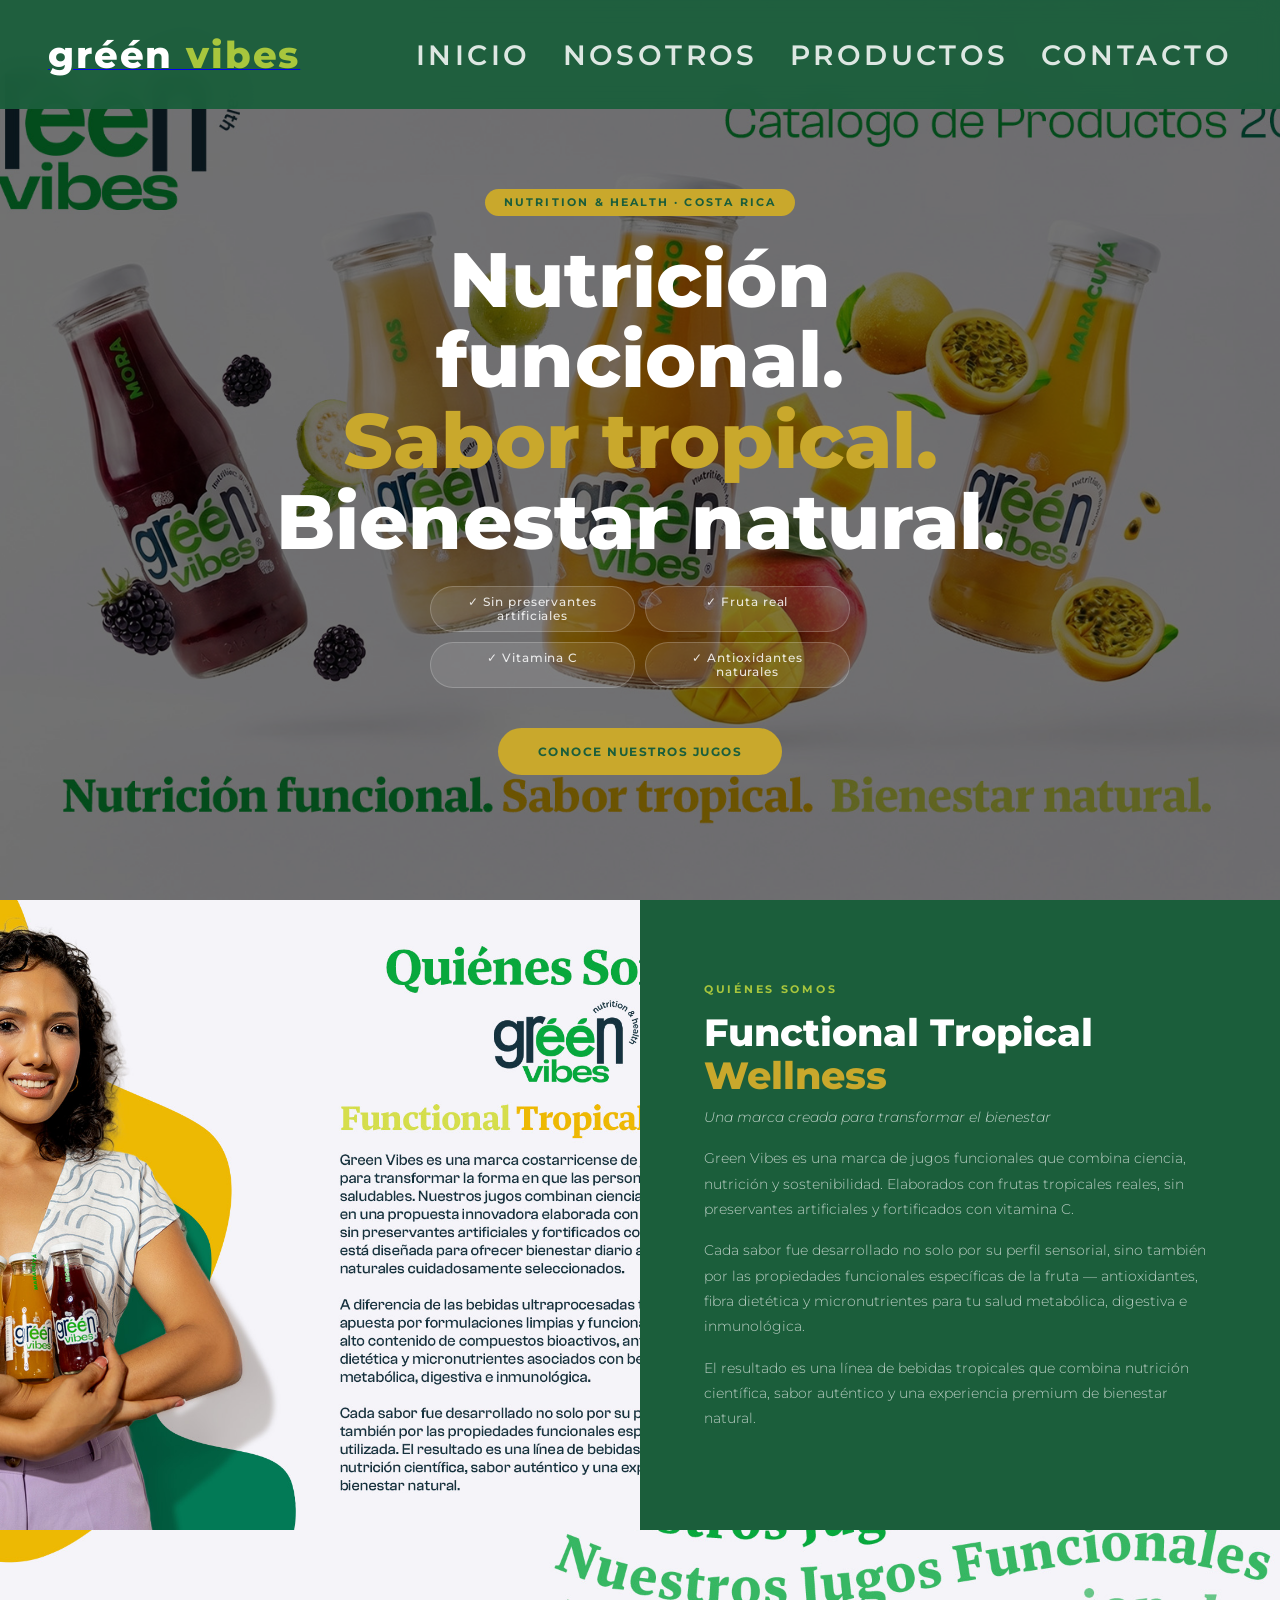
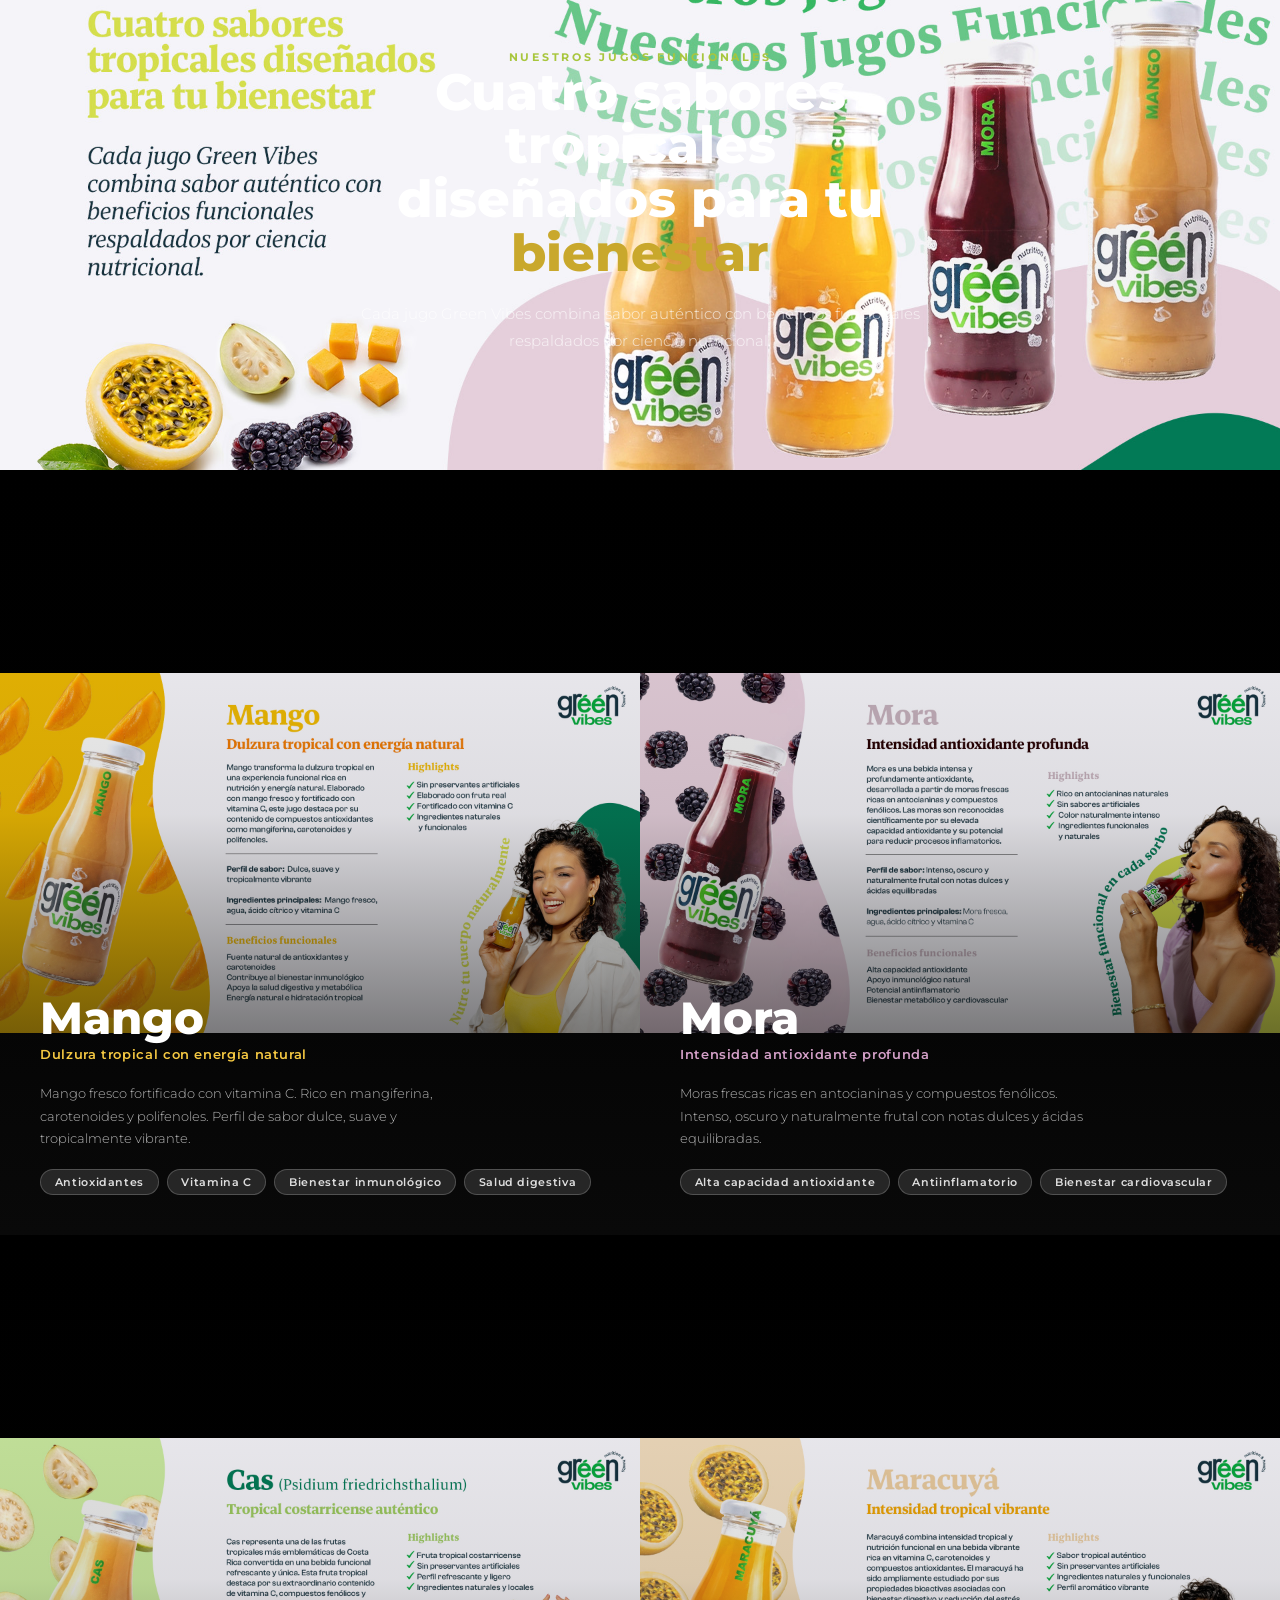
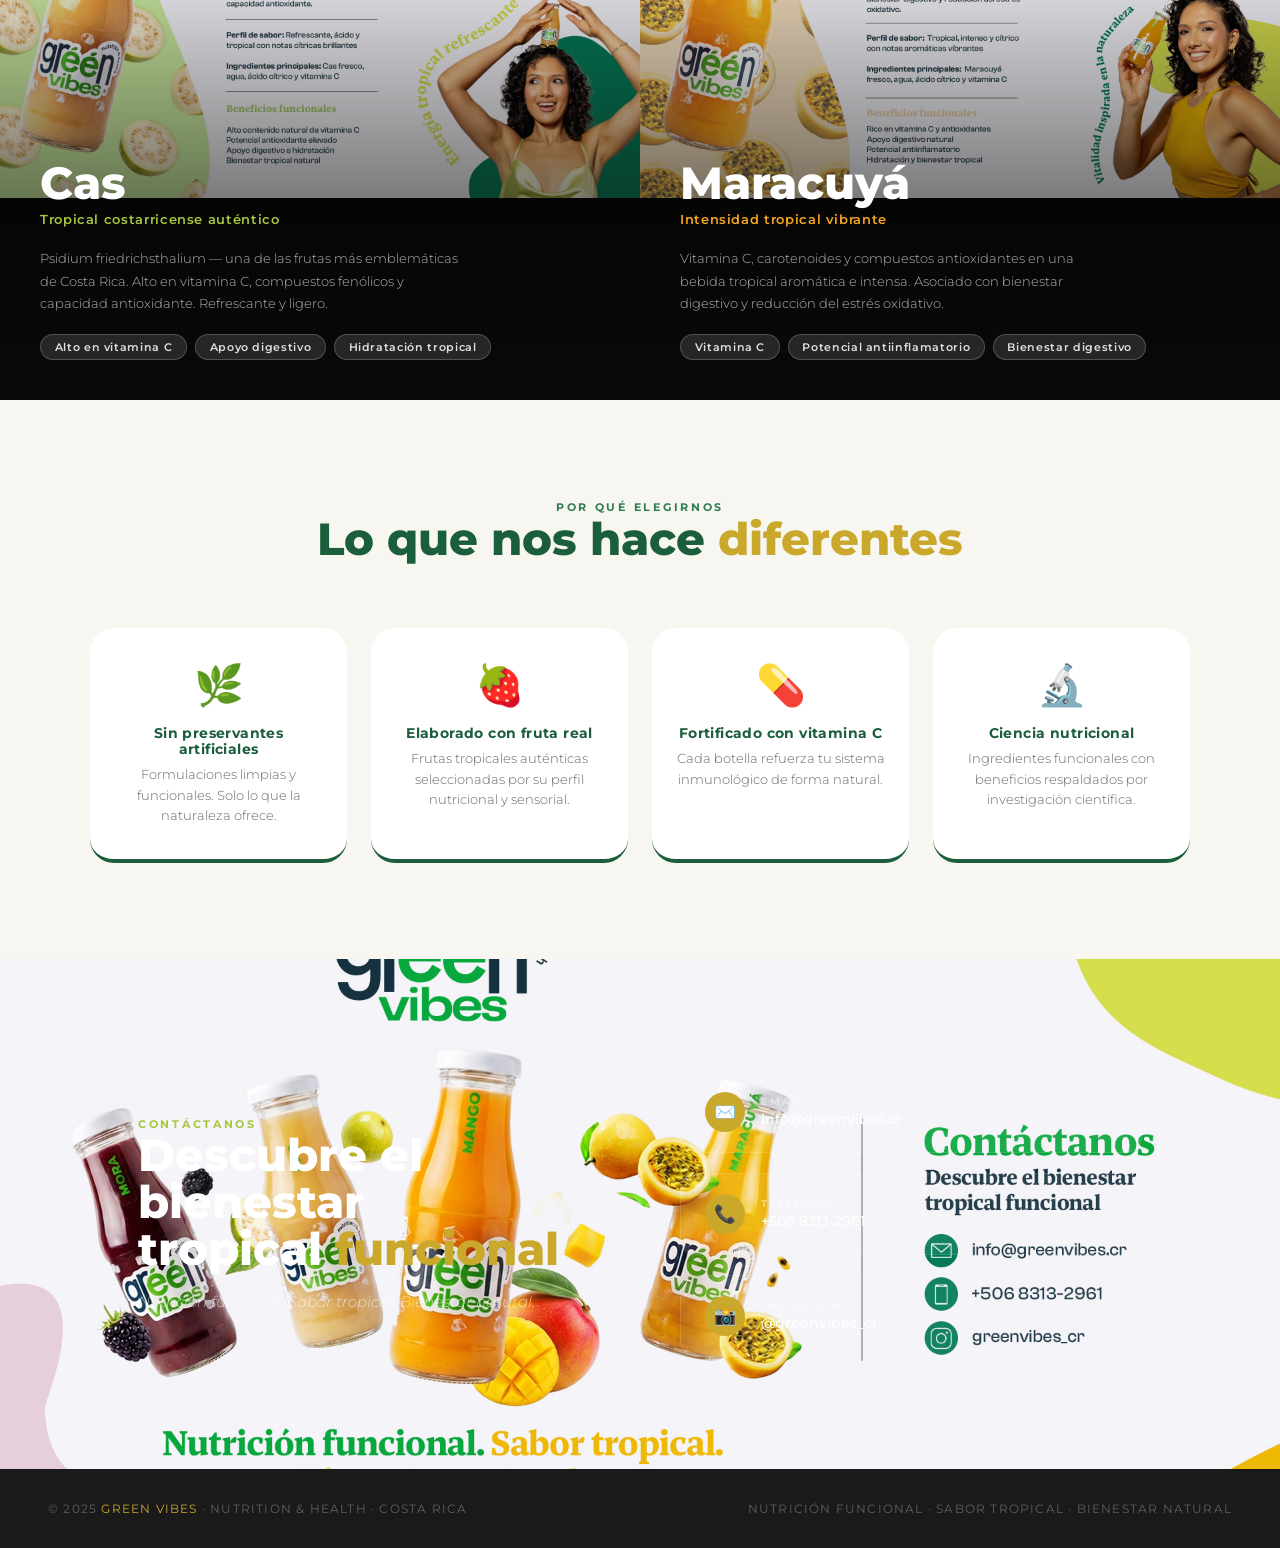
==== commit 3f8ad4eb: "mejoras al nav y hero pills" ====
--- a/index.html
+++ b/index.html
@@ -15,7 +15,7 @@
   <nav>
     <a href="#inicio" class="nav-logo">
       <!-- Si tienes el logo como archivo aparte, pon: <img src="logo.png" alt="Green Vibes"> -->
-      <span style="font-size:1.3rem;font-weight:800;color:#fff;letter-spacing:0.05em">gréen <span style="color:#A8C63D">vibes</span></span>
+      <span style="font-size:2.3rem;font-weight:800;color:#fff;letter-spacing:0.05em">gréén <span style="color:#A8C63D">vibes</span></span>
     </a>
     <ul class="nav-links">
       <li><a href="#inicio">Inicio</a></li>
@@ -216,4 +216,4 @@
 
 </body>
 </html>
-<!-- Este bloque va ANTES del </style> en el head -->
+<!-- Este bloque va ANTES del </style> en el head -->
--- a/css/styles.css
+++ b/css/styles.css
@@ -17,7 +17,7 @@
     /* ── NAV ── */
     nav {
       position: fixed; top: 0; left: 0; right: 0; z-index: 200;
-      padding: 1rem 3rem;
+      padding: 2rem 3rem;
       display: flex; justify-content: space-between; align-items: center;
       background: rgba(27,94,59,0.95);
       backdrop-filter: blur(10px);
@@ -27,7 +27,7 @@
     .nav-links a {
       color: rgba(255,255,255,0.85);
       text-decoration: none;
-      font-size: 0.78rem;
+      font-size: 1.78rem;
       font-weight: 600;
       letter-spacing: 0.12em;
       text-transform: uppercase;
@@ -50,6 +50,9 @@
       width: 100%; height: 100%;
       object-fit: cover;
       object-position: center center;
+    /*  object-zoom: 1;  */         /* referencia visual */
+      transform: scale(1);      /* ← sube este número para más zoom, bájalo para ver más */
+      transform-origin: center center;
       filter: brightness(0.45);
       display: block;
     }
@@ -104,8 +107,13 @@
 
     /* Pills de atributos en hero */
     .hero-pills {
-      display: flex; gap: 0.75rem; justify-content: center; flex-wrap: wrap;
+      display: grid;
+      grid-template-columns: 1fr 1fr;
+      gap: 0.6rem;
       margin-bottom: 2.5rem;
+      max-width: 420px;
+      margin-left: auto;
+      margin-right: auto;
     }
     .hero-pill {
       background: rgba(255,255,255,0.1);
@@ -114,8 +122,9 @@
       font-size: 0.72rem;
       font-weight: 500;
       letter-spacing: 0.08em;
-      padding: 0.4rem 1rem;
+      padding: 0.5rem 1rem;
       border-radius: 100px;
+      text-align: center;
     }
 
     /* ── SECCIÓN QUIÉNES SOMOS ── */
@@ -135,6 +144,7 @@
       object-position: center 15%;
       display: block;
       position: absolute; inset: 0;
+      transform: scale(1);
     }
     .nosotros-texto {
       background: var(--verde);
@@ -221,12 +231,13 @@
     }
     .producto-bg img {
       width: 100%; height: 100%;
-      object-fit: cover;
-      object-position: center 10%;
+      object-fit: contain;      /* ← muestra la imagen completa sin recortar */
+      object-position: center center;
+      background-color: #000;   /* fondo negro donde no llega la imagen */
       display: block;
       transition: transform 0.6s ease;
     }
-    .producto:hover .producto-bg img { transform: scale(1.04); }
+    .producto:hover .producto-bg img { transform: scale(2); } /* sin zoom al hover */
 
     .producto-overlay {
       position: absolute; inset: 0;
@@ -529,4 +540,4 @@
         text-align: center;
         padding: 1.5rem 1.25rem;
       }
-    }
+    }
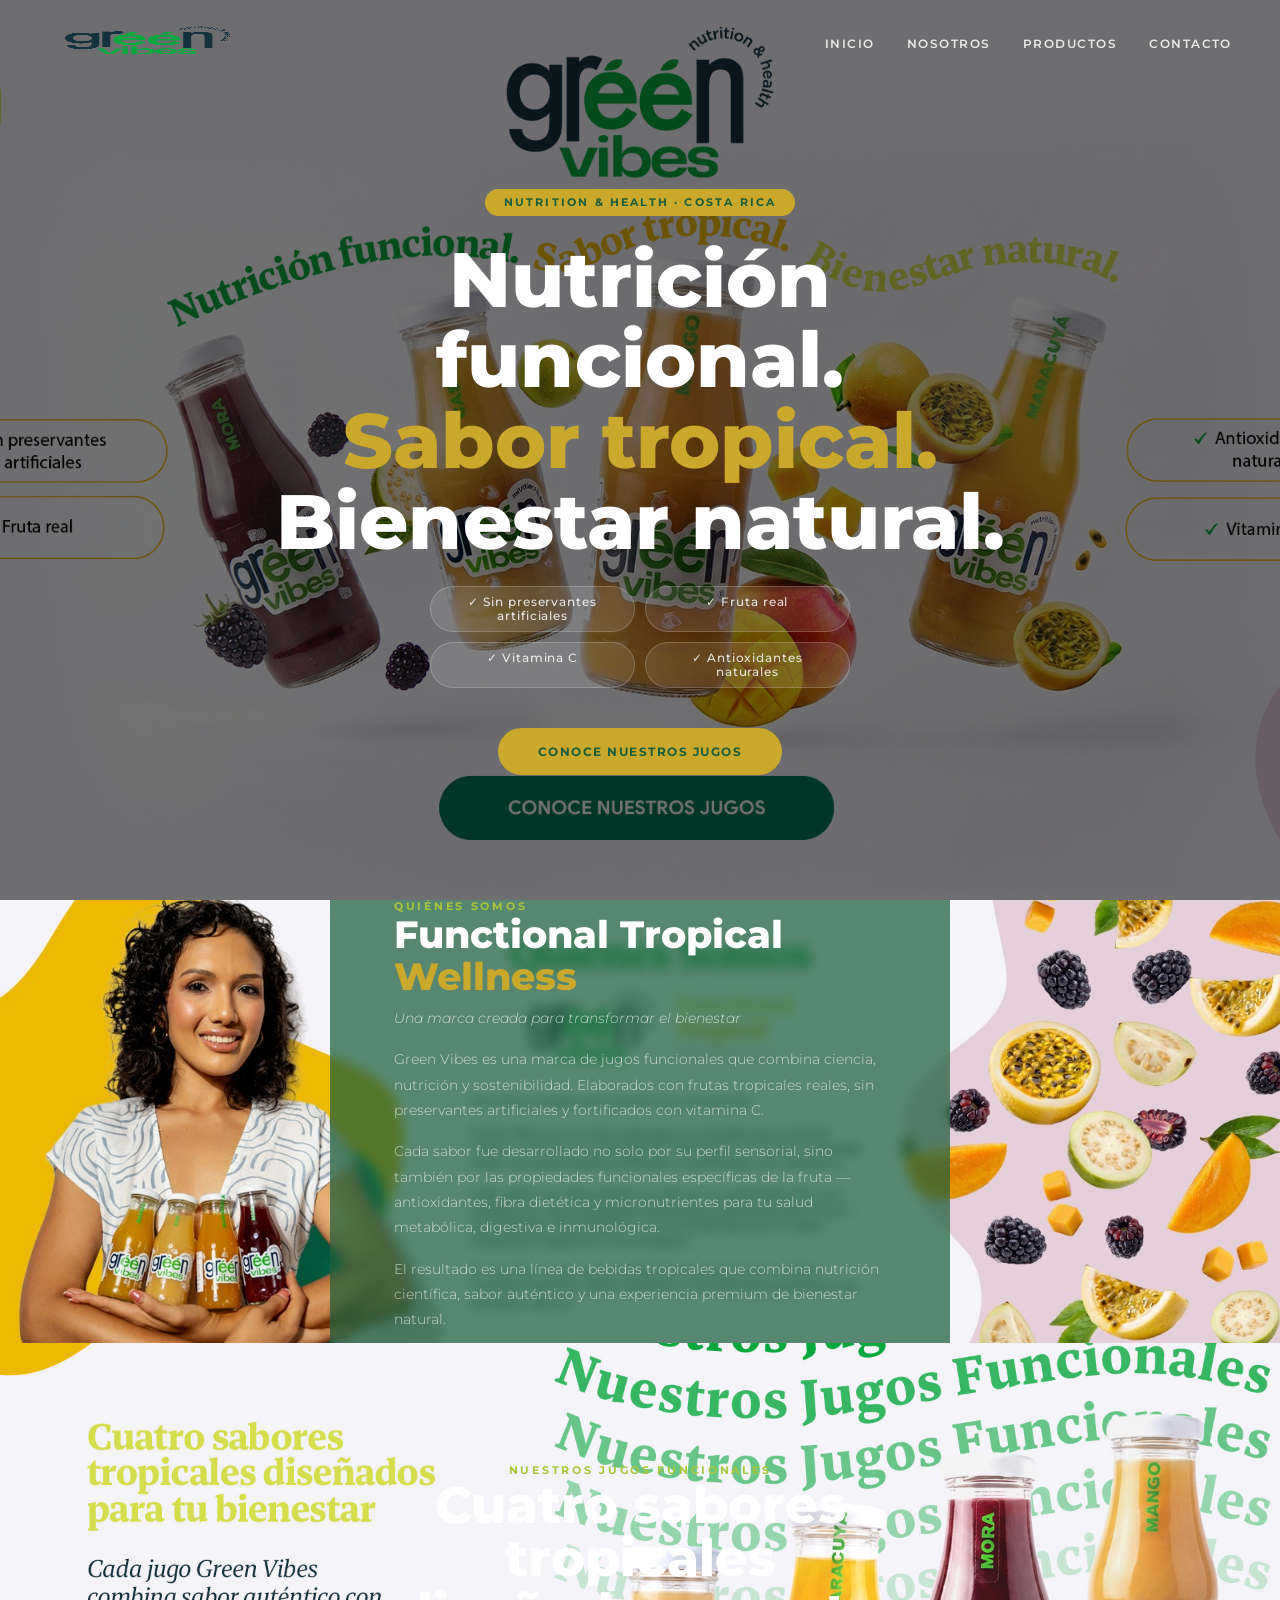
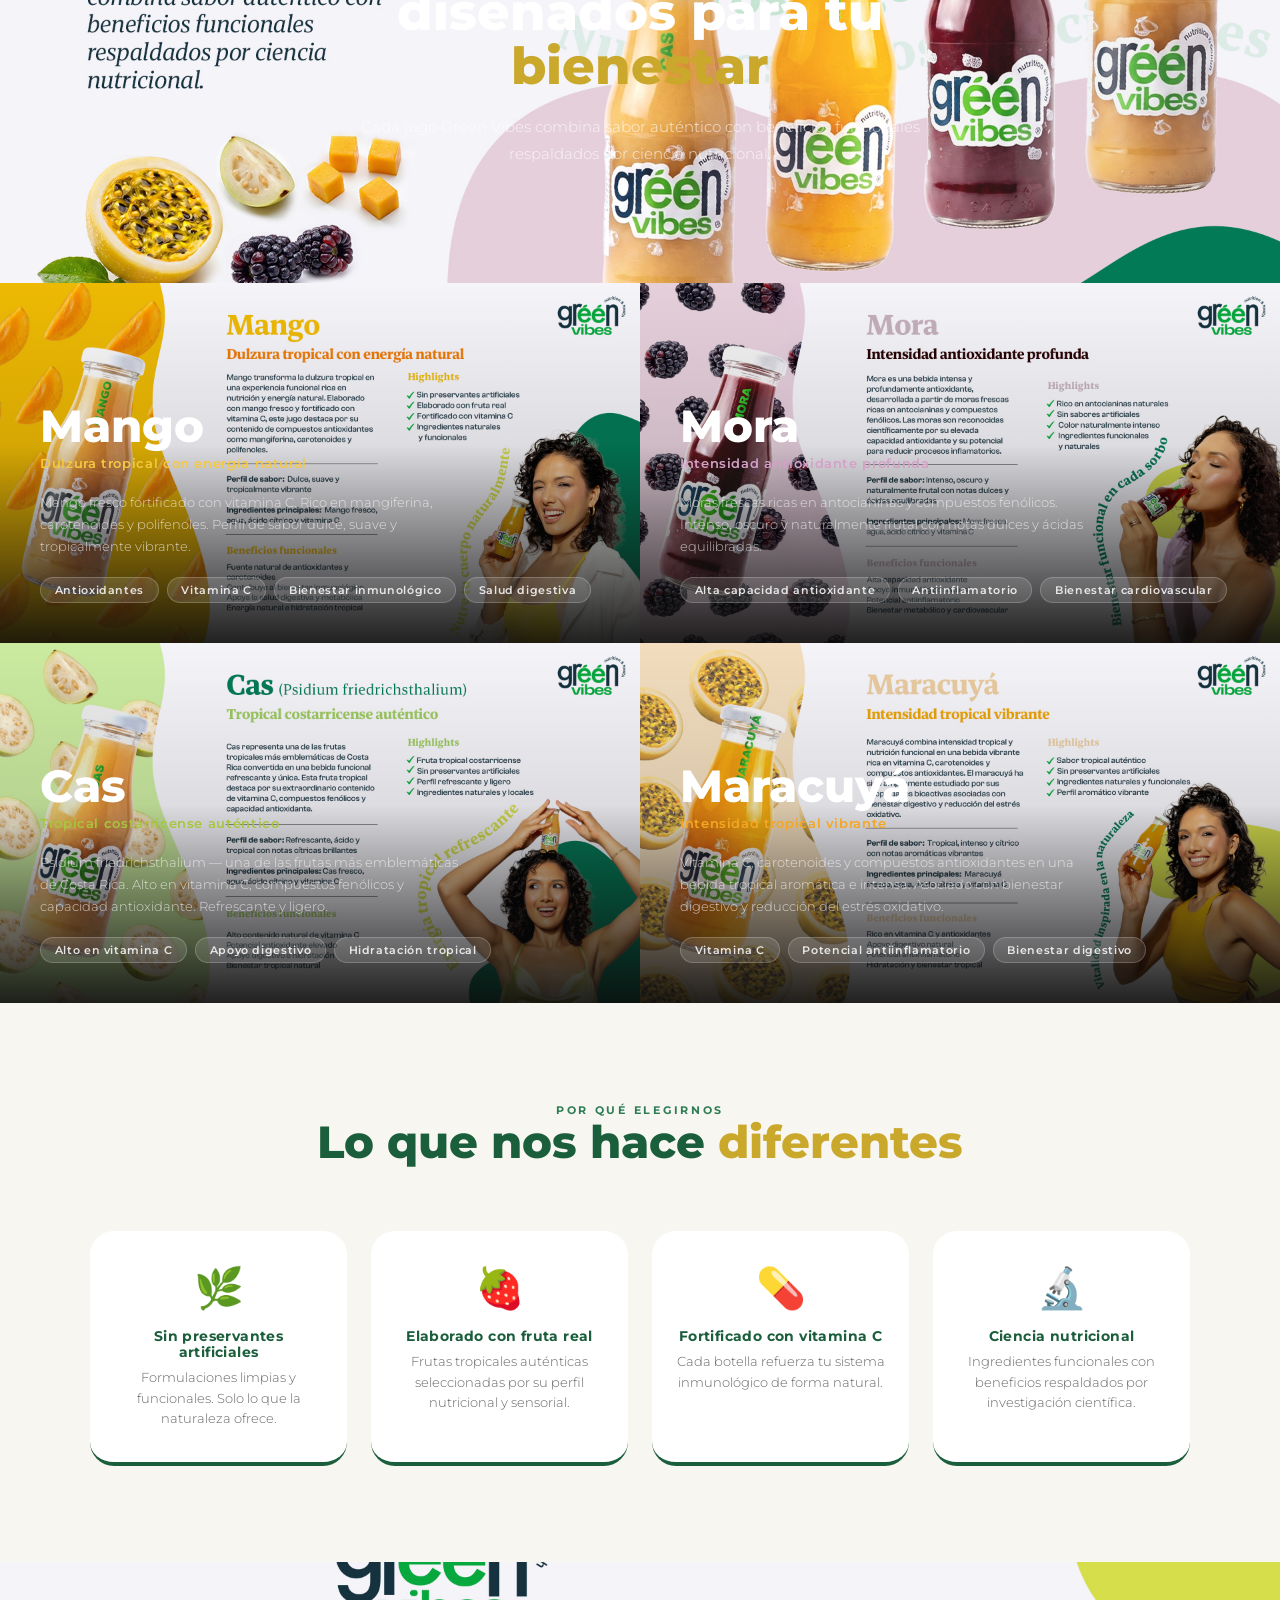
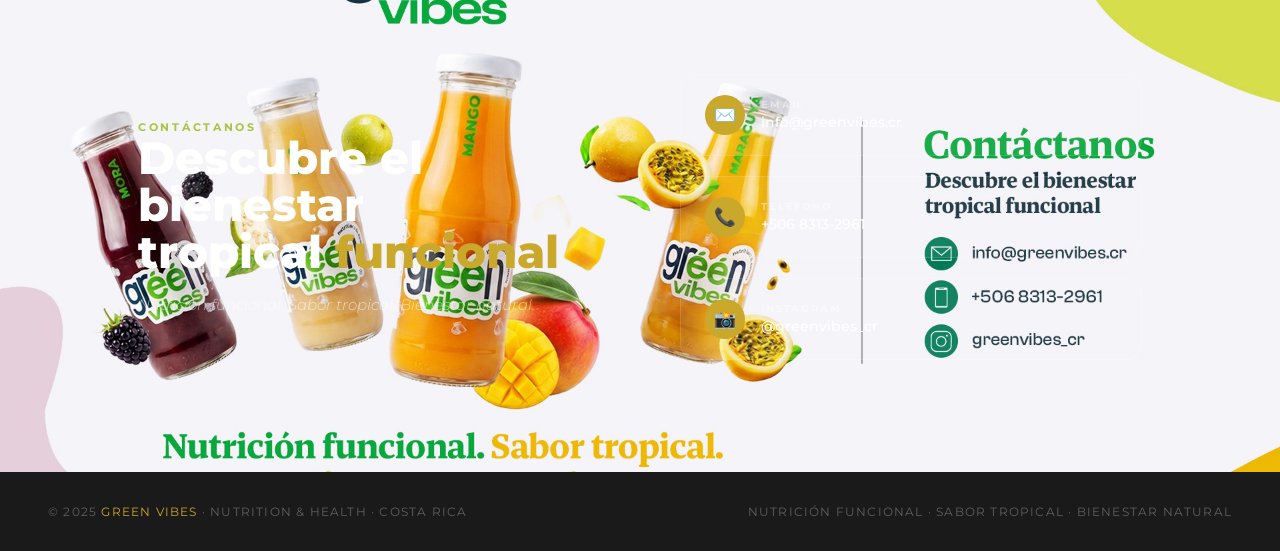
==== commit d292a1ea: "cambio intro y nav" ====
--- a/index.html
+++ b/index.html
@@ -15,7 +15,7 @@
   <nav>
     <a href="#inicio" class="nav-logo">
       <!-- Si tienes el logo como archivo aparte, pon: <img src="logo.png" alt="Green Vibes"> -->
-      <span style="font-size:2.3rem;font-weight:800;color:#fff;letter-spacing:0.05em">gréén <span style="color:#A8C63D">vibes</span></span>
+      <img src="images/logo solo green vibes png.png" alt="Green Vibes logo" width="200" />
     </a>
     <ul class="nav-links">
       <li><a href="#inicio">Inicio</a></li>
@@ -28,7 +28,7 @@
 
   <!-- HERO -->
   <section id="inicio" class="hero">
-    <div class="hero-bg"><img src="images/1.jpg" alt="Green Vibes jugos naturales" /></div>
+    <div class="hero-bg"><img src="images/intro6.jpeg" alt="Green Vibes jugos naturales" /></div>
     <div class="hero-contenido">
       <div class="hero-badge">Nutrition &amp; Health · Costa Rica</div>
       <h1>Nutrición funcional.<br><span>Sabor tropical.</span><br>Bienestar natural.</h1>
@@ -45,7 +45,7 @@
 
   <!-- QUIÉNES SOMOS -->
   <section id="nosotros" class="nosotros">
-    <div class="nosotros-img"><img src="images/2.jpg" alt="Green Vibes quiénes somos" /></div>
+    <div class="nosotros-img"><img src="images/modelo-frutas-y-texto.jpeg" alt="Green Vibes quiénes somos" /></div>
     <div class="nosotros-texto">
       <span class="etiqueta">Quiénes somos</span>
       <h2>Functional Tropical<br><span>Wellness</span></h2>
--- a/css/styles.css
+++ b/css/styles.css
@@ -17,17 +17,17 @@
     /* ── NAV ── */
     nav {
       position: fixed; top: 0; left: 0; right: 0; z-index: 200;
-      padding: 2rem 3rem;
+      padding: 1rem 3rem;
       display: flex; justify-content: space-between; align-items: center;
-      background: rgba(27,94,59,0.95);
-      backdrop-filter: blur(10px);
+      background: transparent;
+      
     }
     .nav-logo img { height: 48px; }
     .nav-links { list-style: none; display: flex; gap: 2rem; }
     .nav-links a {
       color: rgba(255,255,255,0.85);
       text-decoration: none;
-      font-size: 1.78rem;
+      font-size: 0.78rem;
       font-weight: 600;
       letter-spacing: 0.12em;
       text-transform: uppercase;
@@ -50,7 +50,7 @@
       width: 100%; height: 100%;
       object-fit: cover;
       object-position: center center;
-    /*  object-zoom: 1;  */         /* referencia visual */
+     /* object-zoom: 1;      */     /* referencia visual */
       transform: scale(1);      /* ← sube este número para más zoom, bájalo para ver más */
       transform-origin: center center;
       filter: brightness(0.45);
@@ -127,29 +127,29 @@
       text-align: center;
     }
 
-    /* ── SECCIÓN QUIÉNES SOMOS ── */
+     /* ── SECCIÓN QUIÉNES SOMOS ── */
     .nosotros {
-      display: grid;
-      grid-template-columns: 1fr 1fr;
-      min-height: 70vh;
+      position: relative;
+      overflow: hidden;
+      aspect-ratio: 26 / 9;
+      display: flex; align-items: center; justify-content: center;
     }
     .nosotros-img {
-      min-height: 500px;
-      overflow: hidden;
-      position: relative;
+      position: absolute; inset: 0;
     }
     .nosotros-img img {
       width: 100%; height: 100%;
       object-fit: cover;
-      object-position: center 15%;
+      object-position: center center;
       display: block;
-      position: absolute; inset: 0;
-      transform: scale(1);
     }
     .nosotros-texto {
-      background: var(--verde);
-      padding: 5rem 4rem;
-      display: flex; flex-direction: column; justify-content: center;
+      position: relative; z-index: 1;
+      background: rgba(27, 94, 59, 0.72);  /* verde semitransparente */
+      backdrop-filter: blur(6px);
+      padding: 3.5rem 4rem;
+      max-width: 620px;
+      width: 55%;
     }
     .etiqueta {
       font-size: 0.68rem; font-weight: 700; letter-spacing: 0.25em;
@@ -220,7 +220,8 @@
 
     .producto {
       position: relative; overflow: hidden;
-      min-height: 85vh;
+      /* foto 16:9 ocupa 50% del ancho de pantalla → altura = 50vw × 9/16 */
+      height: calc(50vw * 9 / 16);
       display: flex; align-items: flex-end;
       cursor: pointer;
     }
@@ -231,13 +232,12 @@
     }
     .producto-bg img {
       width: 100%; height: 100%;
-      object-fit: contain;      /* ← muestra la imagen completa sin recortar */
+      object-fit: cover;
       object-position: center center;
-      background-color: #000;   /* fondo negro donde no llega la imagen */
       display: block;
       transition: transform 0.6s ease;
     }
-    .producto:hover .producto-bg img { transform: scale(2); } /* sin zoom al hover */
+    .producto:hover .producto-bg img { transform: scale(1.06); }
 
     .producto-overlay {
       position: absolute; inset: 0;
@@ -451,8 +451,7 @@
         grid-template-columns: 1fr;
       }
       .nosotros-img {
-        min-height: 380px;
-        background-position: center 20%;
+        aspect-ratio: 16 / 9;
       }
       .nosotros-texto {
         padding: 3.5rem 2.5rem;
@@ -461,7 +460,8 @@
         grid-template-columns: 1fr 1fr;
       }
       .producto {
-        min-height: 60vh;
+        /* sigue siendo 2 col en tablet → misma fórmula */
+        height: calc(50vw * 9 / 16);
       }
       .contacto-inner {
         grid-template-columns: 1fr;
@@ -513,7 +513,8 @@
         grid-template-columns: 1fr;
       }
       .producto {
-        min-height: 70vh;
+        /* 1 columna en celular → foto ocupa 100% del ancho */
+        height: calc(100vw * 9 / 16);
       }
       .producto-info {
         padding: 1.75rem 1.25rem;
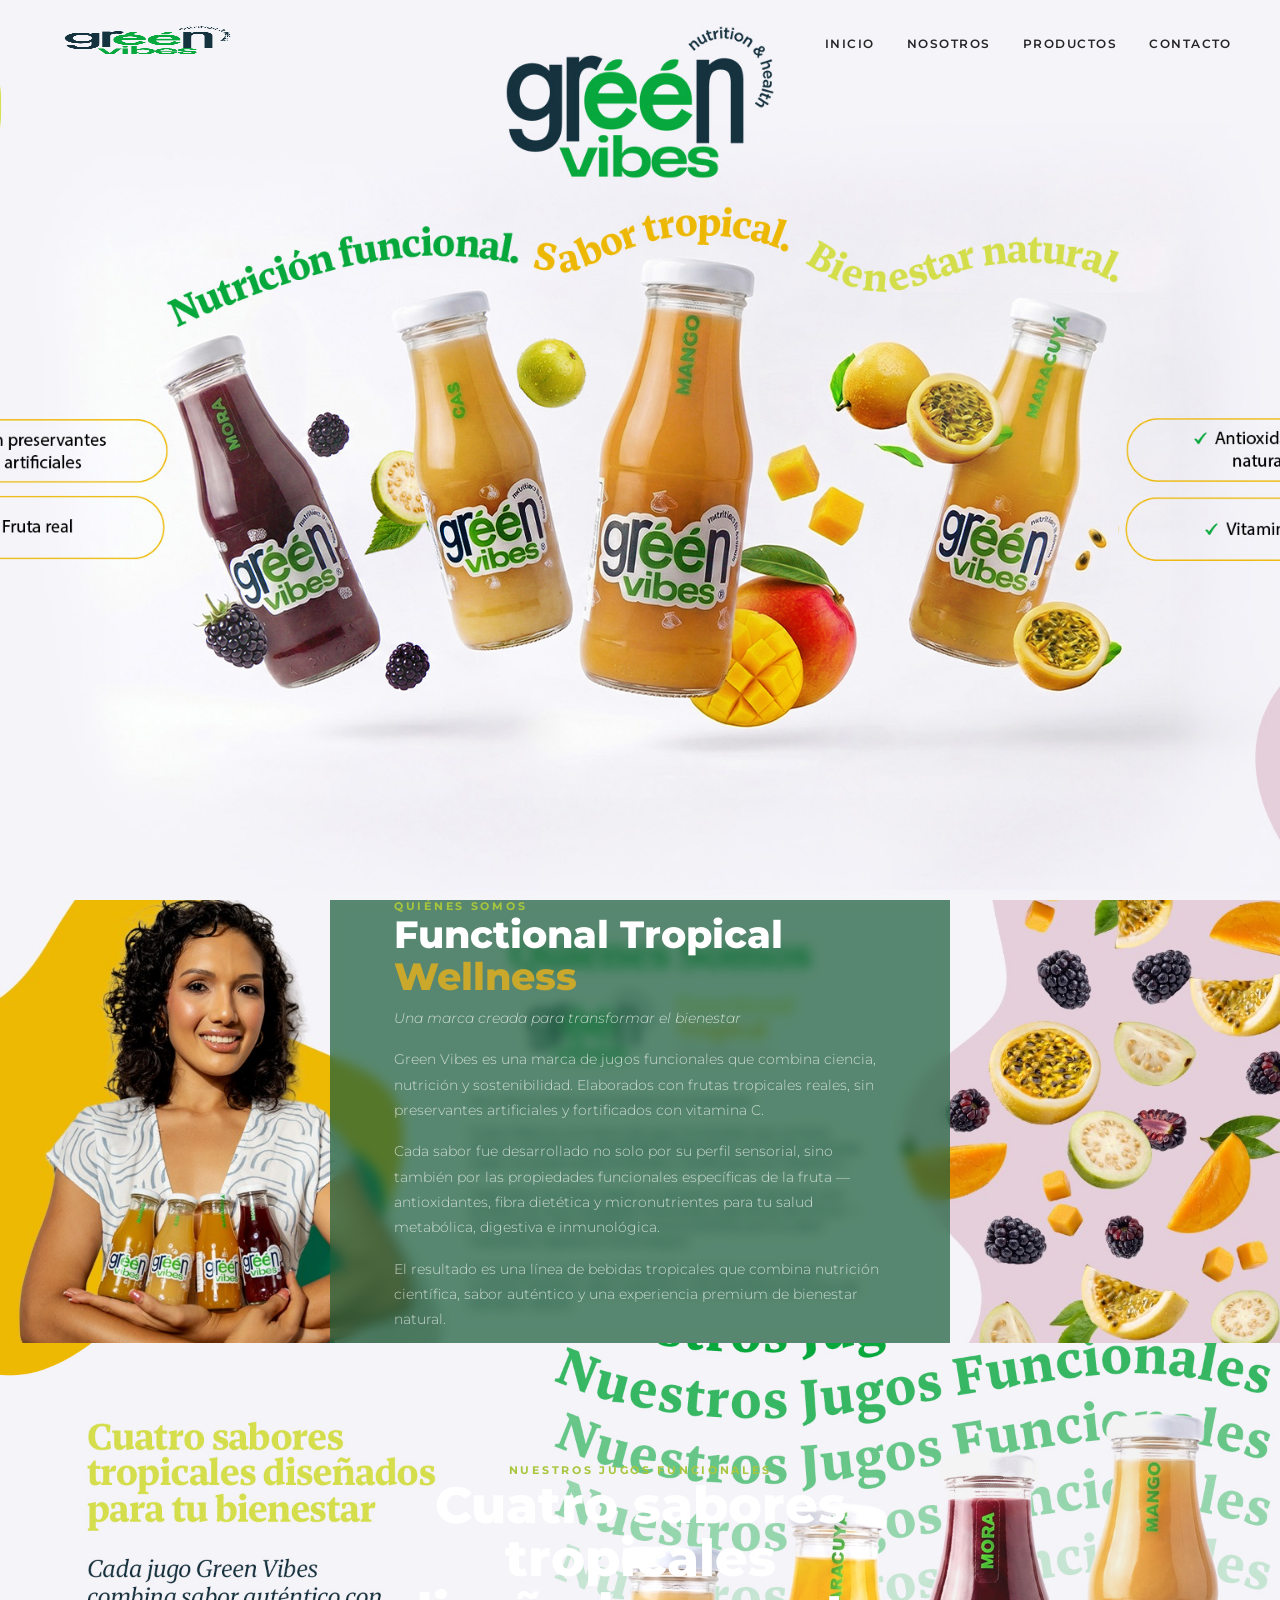
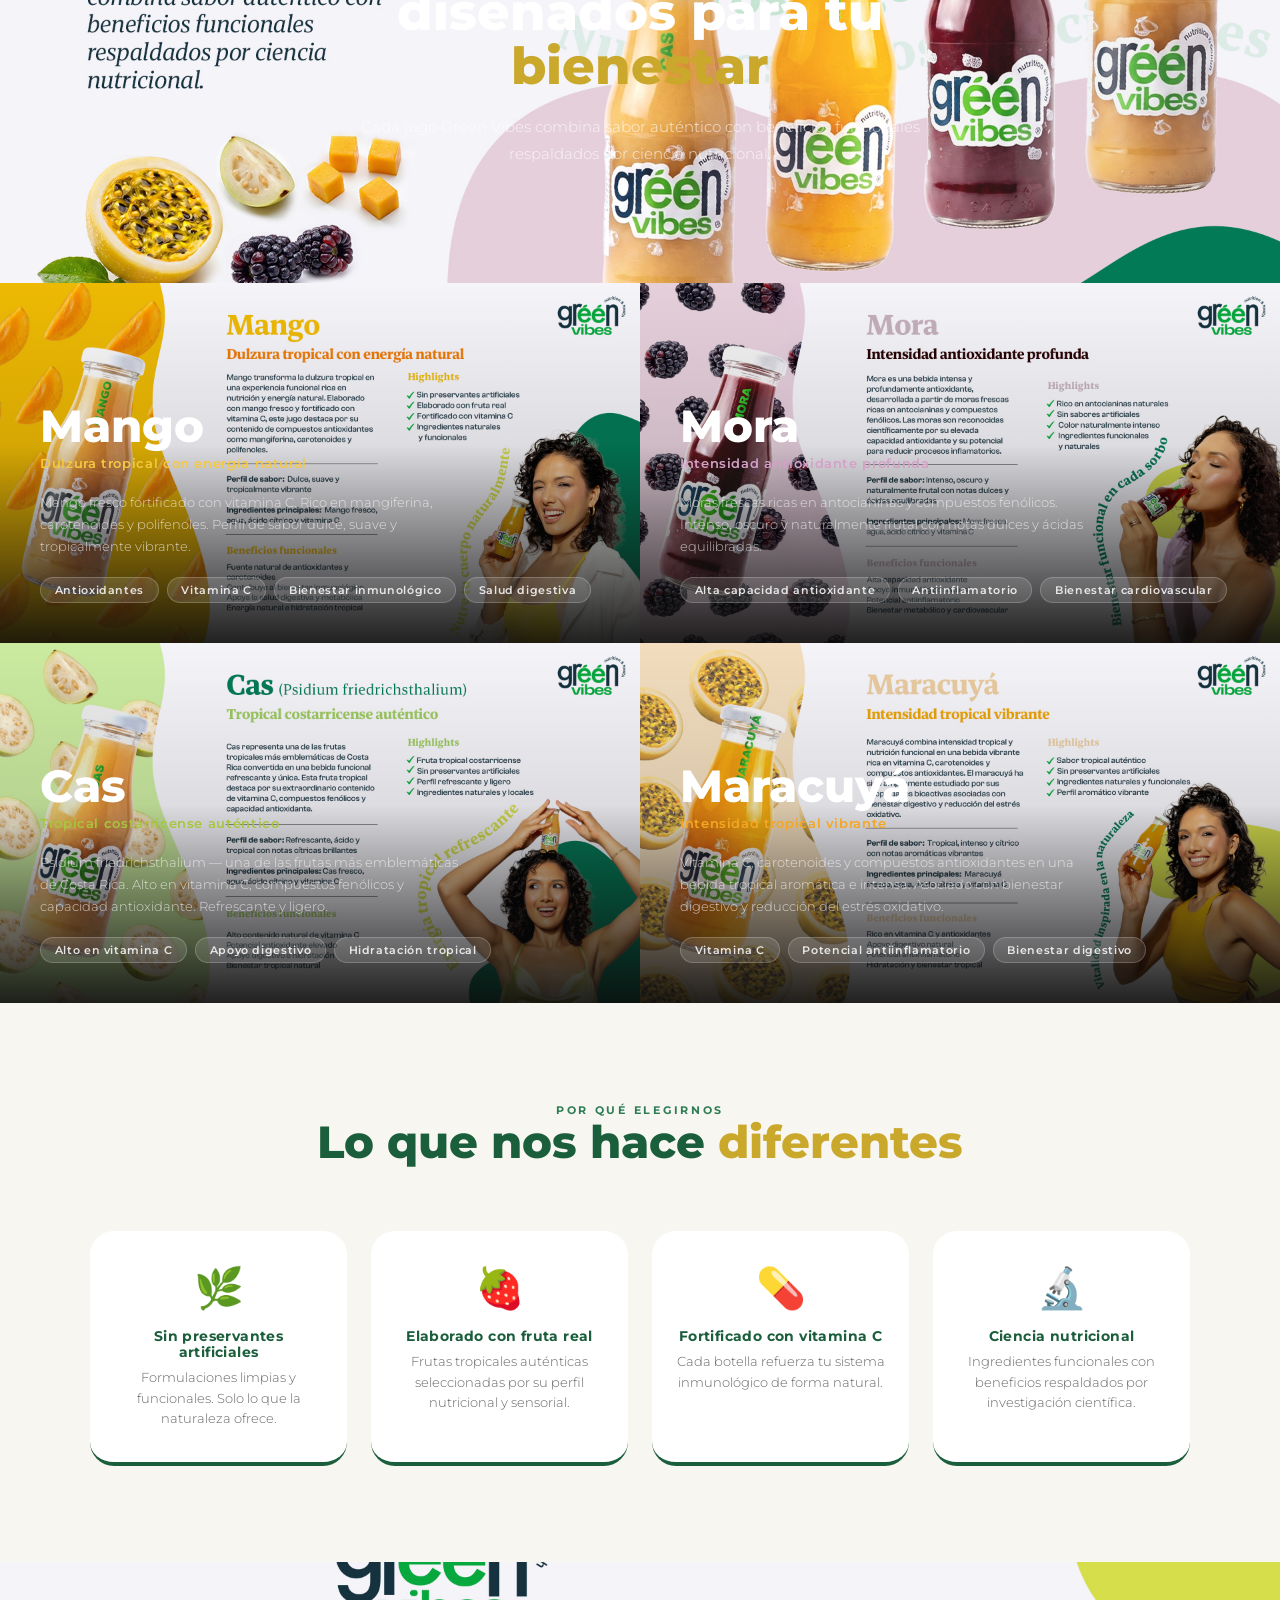
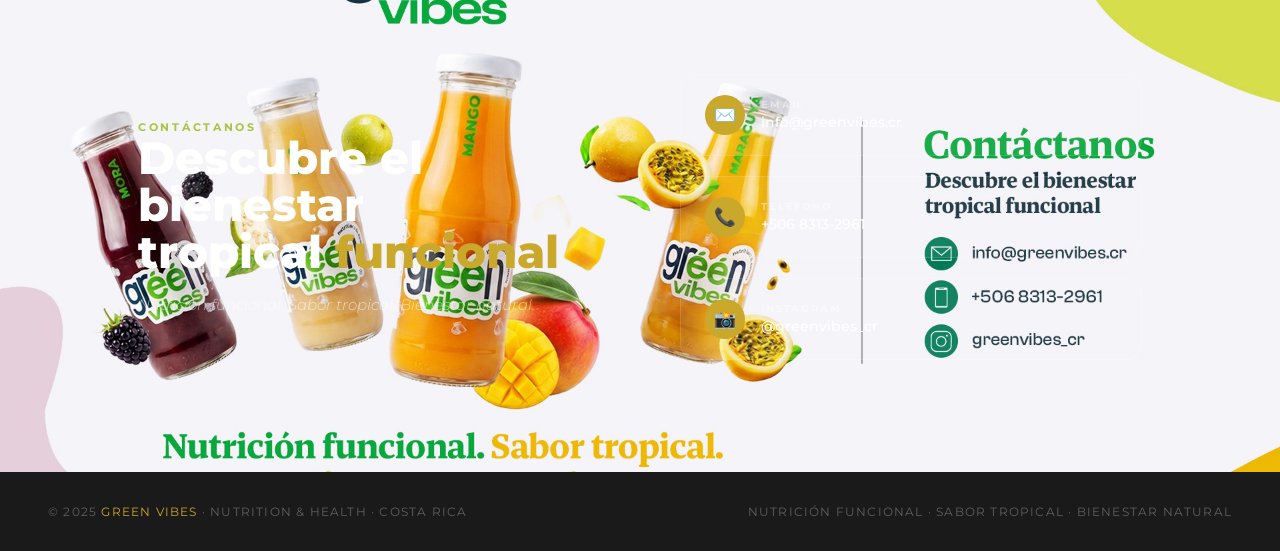
==== commit 34acbf9b: "Limpieza en hero" ====
--- a/index.html
+++ b/index.html
@@ -28,17 +28,17 @@
 
   <!-- HERO -->
   <section id="inicio" class="hero">
-    <div class="hero-bg"><img src="images/intro6.jpeg" alt="Green Vibes jugos naturales" /></div>
-    <div class="hero-contenido">
+    <div class="hero-bg"><img src="images/inicio sin boton verde.jpg" alt="Green Vibes jugos naturales" /></div>
+  <!--  <div class="hero-contenido">
       <div class="hero-badge">Nutrition &amp; Health · Costa Rica</div>
       <h1>Nutrición funcional.<br><span>Sabor tropical.</span><br>Bienestar natural.</h1>
-      <div class="hero-pills">
+      <div class="hero-pills"> 
         <span class="hero-pill">✓ Sin preservantes artificiales</span>
         <span class="hero-pill">✓ Fruta real</span>
         <span class="hero-pill">✓ Vitamina C</span>
         <span class="hero-pill">✓ Antioxidantes naturales</span>
-      </div>
-      <a href="#productos" class="hero-cta">Conoce nuestros jugos</a>
+      </div> 
+      <a href="#productos" class="hero-cta">Conoce nuestros jugos</a> -->
     </div>
   </section>
 
--- a/css/styles.css
+++ b/css/styles.css
@@ -25,7 +25,7 @@
     .nav-logo img { height: 48px; }
     .nav-links { list-style: none; display: flex; gap: 2rem; }
     .nav-links a {
-      color: rgba(255,255,255,0.85);
+      color: rgba(0, 0, 0, 0.85);
       text-decoration: none;
       font-size: 0.78rem;
       font-weight: 600;
@@ -53,7 +53,7 @@
      /* object-zoom: 1;      */     /* referencia visual */
       transform: scale(1);      /* ← sube este número para más zoom, bájalo para ver más */
       transform-origin: center center;
-      filter: brightness(0.45);
+    /*  filter: brightness(0.45); */
       display: block;
     }
     .hero-contenido {
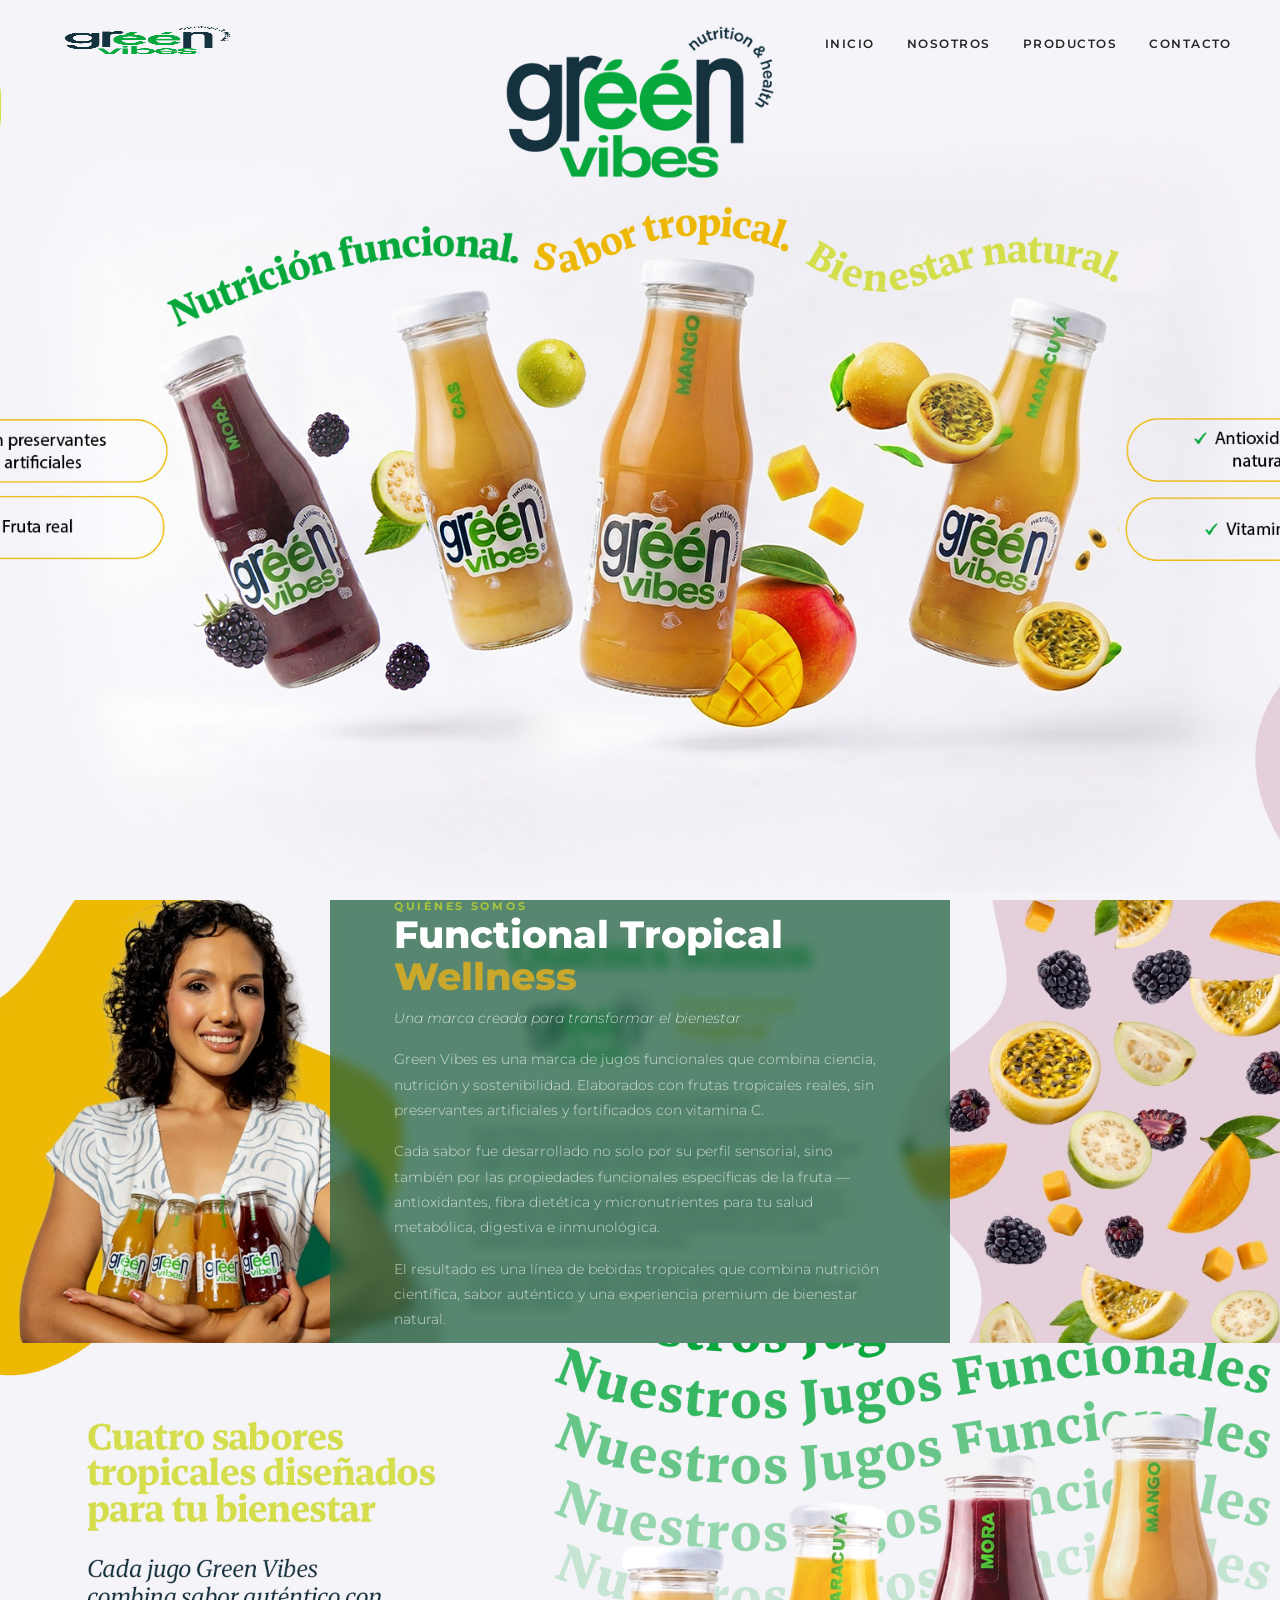
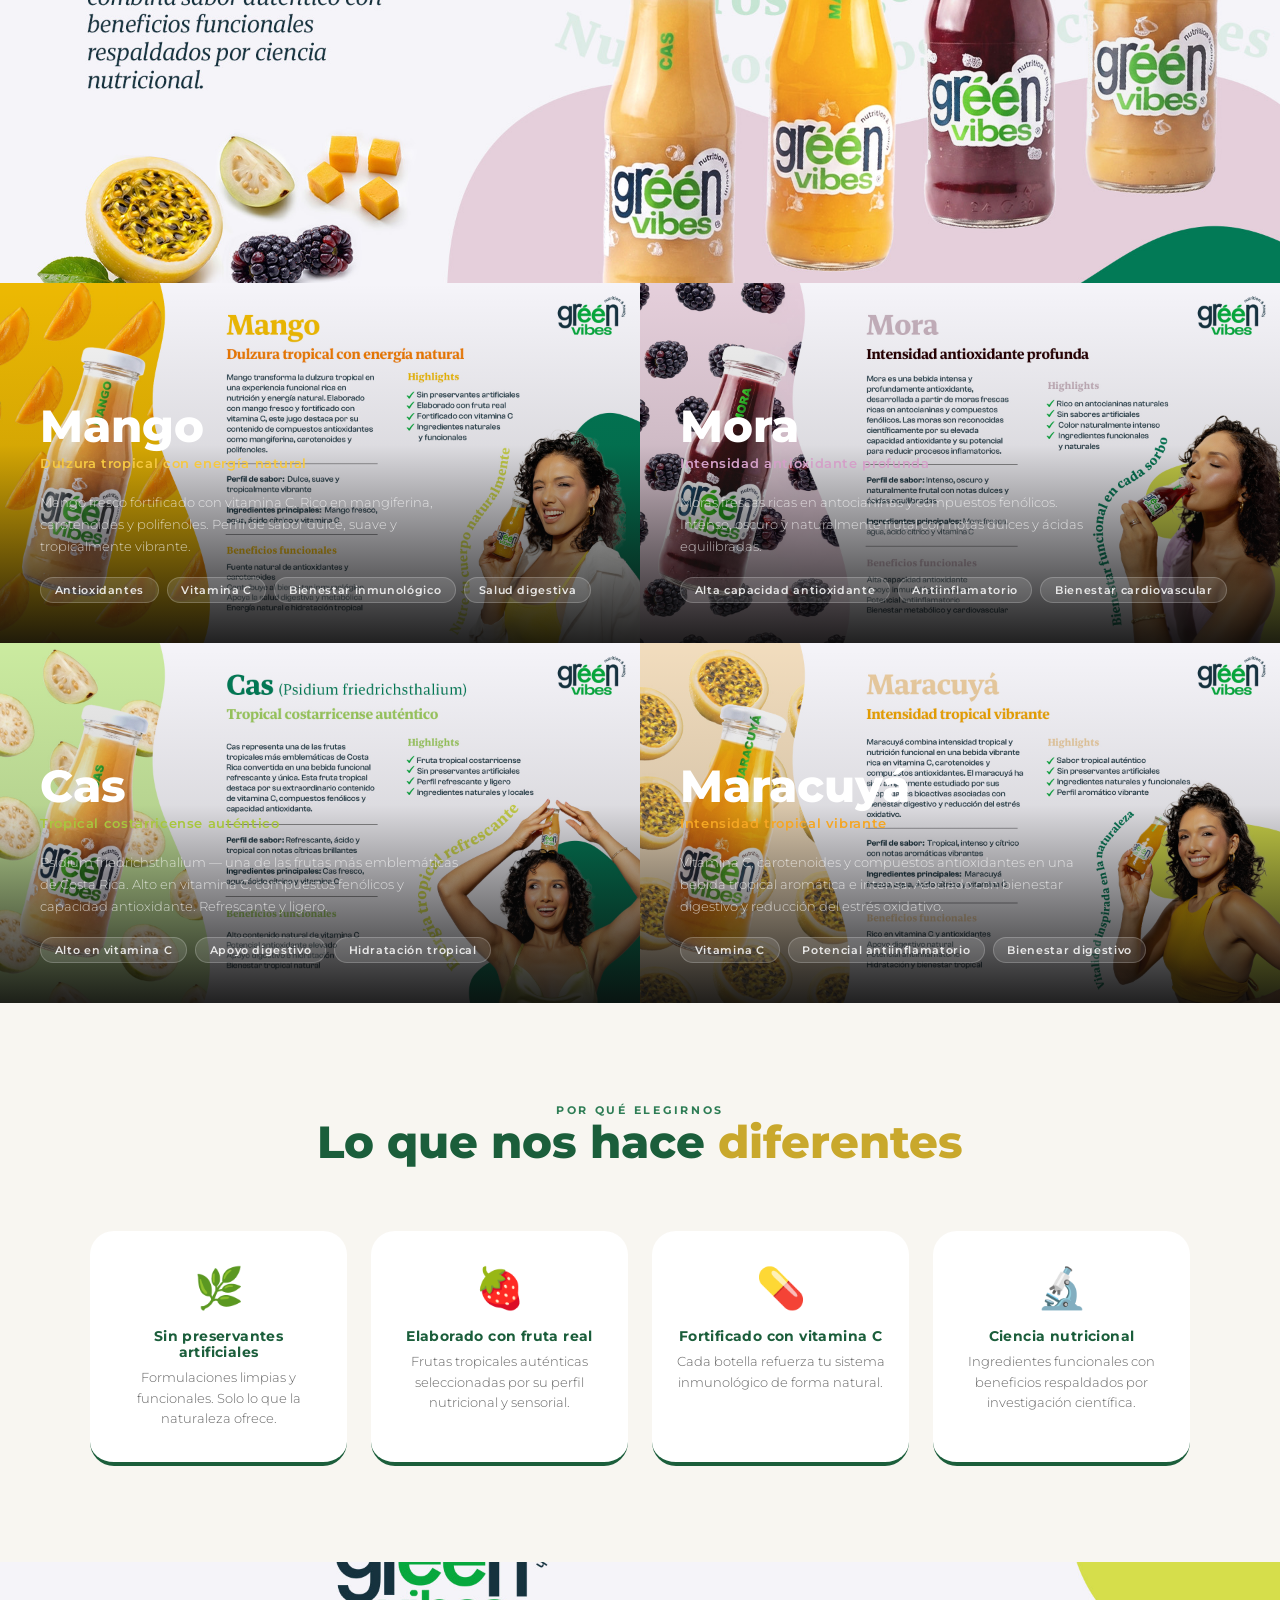
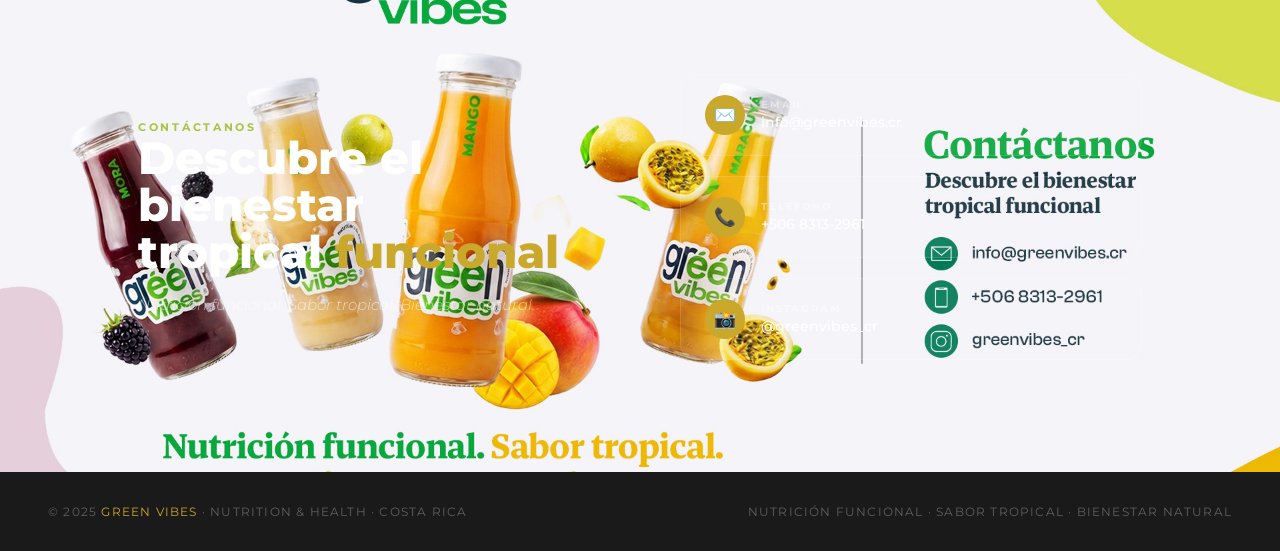
==== commit a41649f3: "silenciado texto intro productos" ====
--- a/index.html
+++ b/index.html
@@ -61,10 +61,10 @@
   <div class="productos-intro">
     <div class="productos-intro-bg"><img src="images/3.jpg" alt="Nuestros jugos funcionales" /></div>
     <div class="productos-intro-texto">
-      <span class="etiqueta">Nuestros jugos funcionales</span>
+    <!--  <span class="etiqueta">Nuestros jugos funcionales</span>
       <h2>Cuatro sabores tropicales<br>diseñados para tu <span>bienestar</span></h2>
       <p>Cada jugo Green Vibes combina sabor auténtico con beneficios funcionales respaldados por ciencia nutricional.</p>
-    </div>
+    -->  </div>
   </div>
 
 
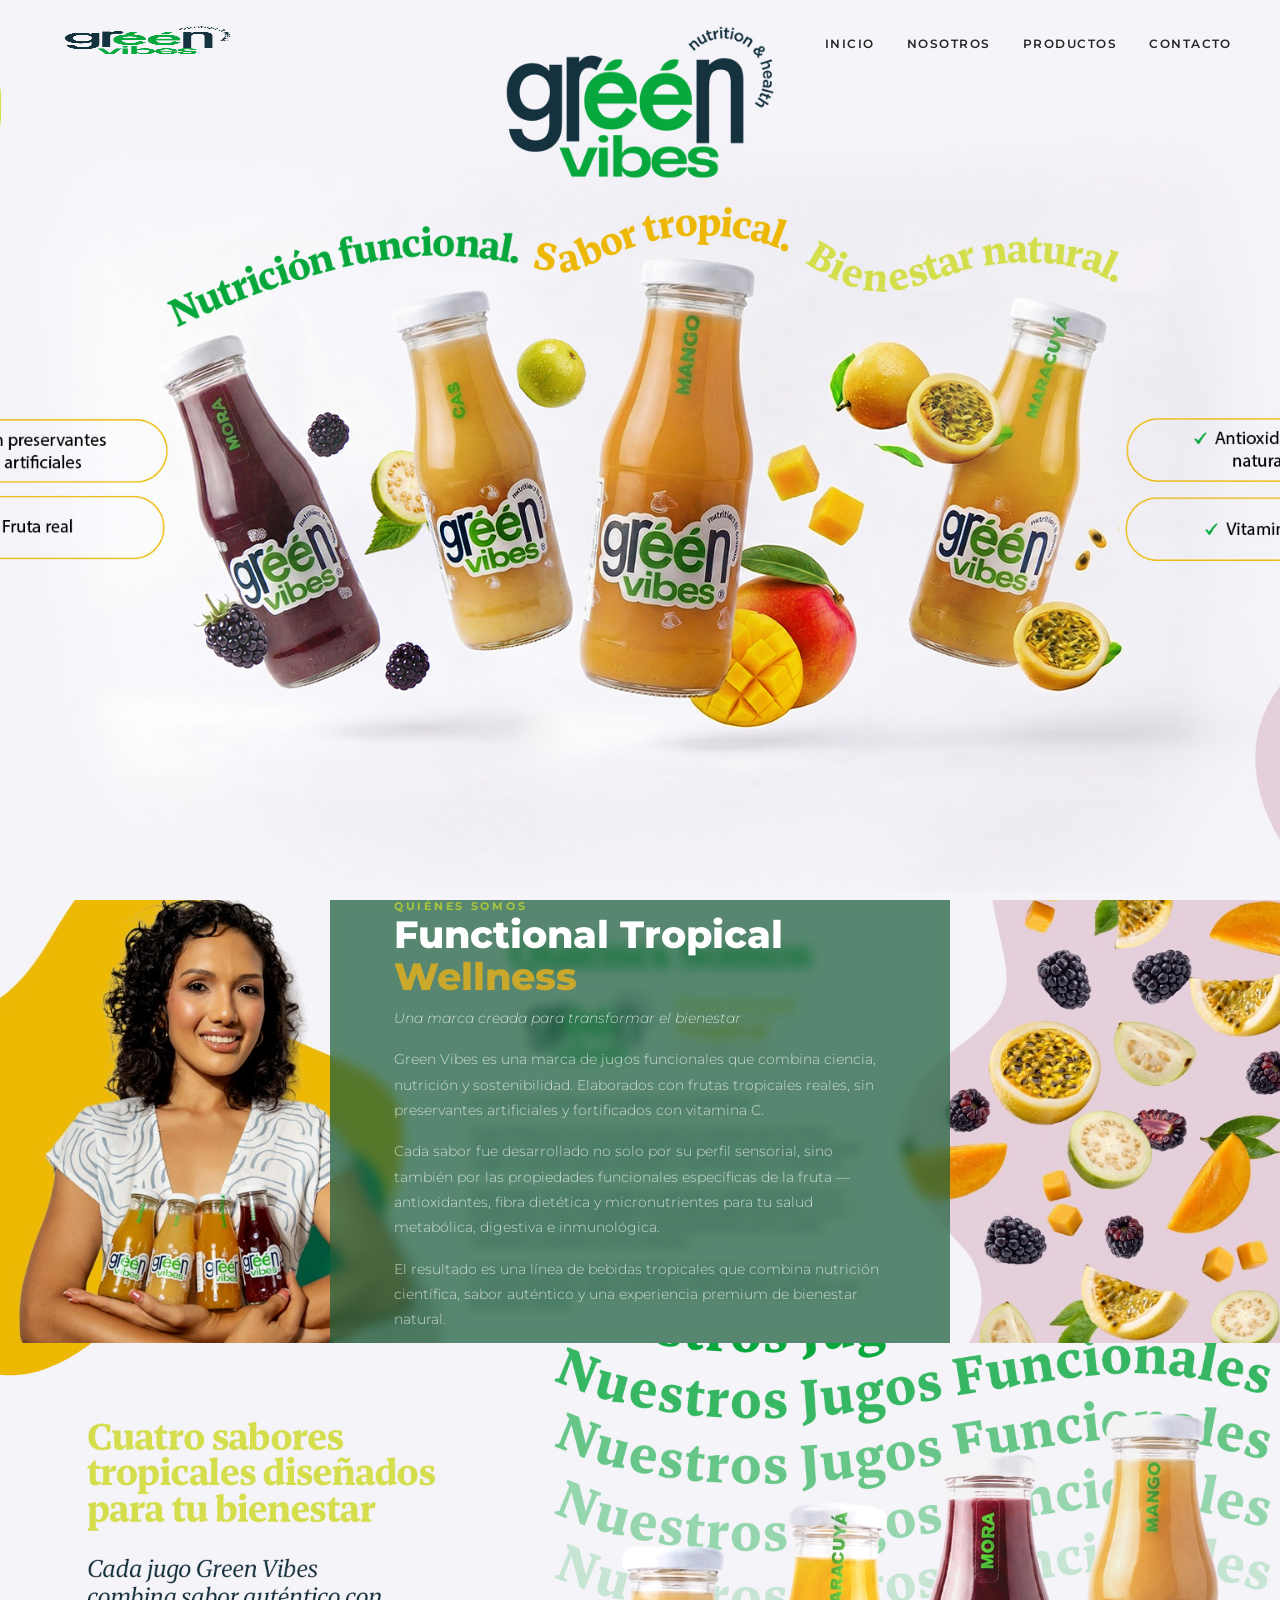
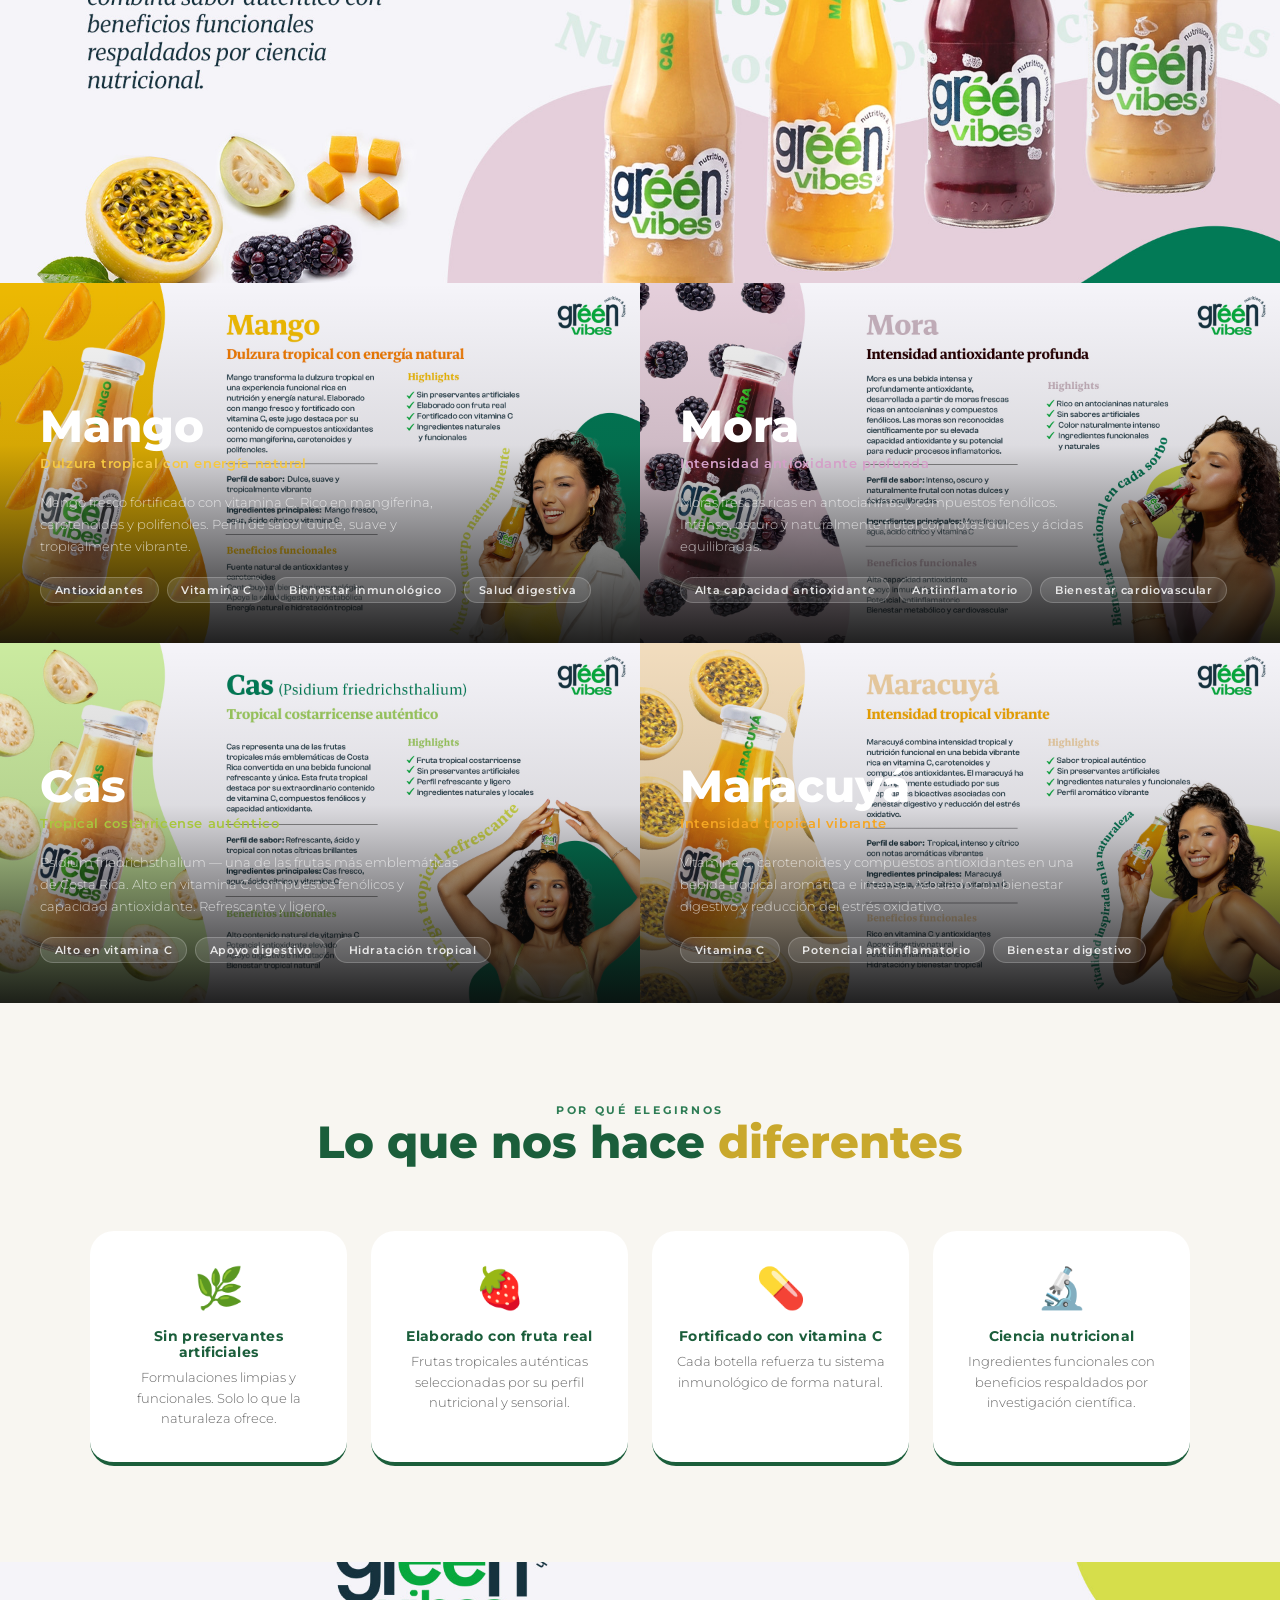
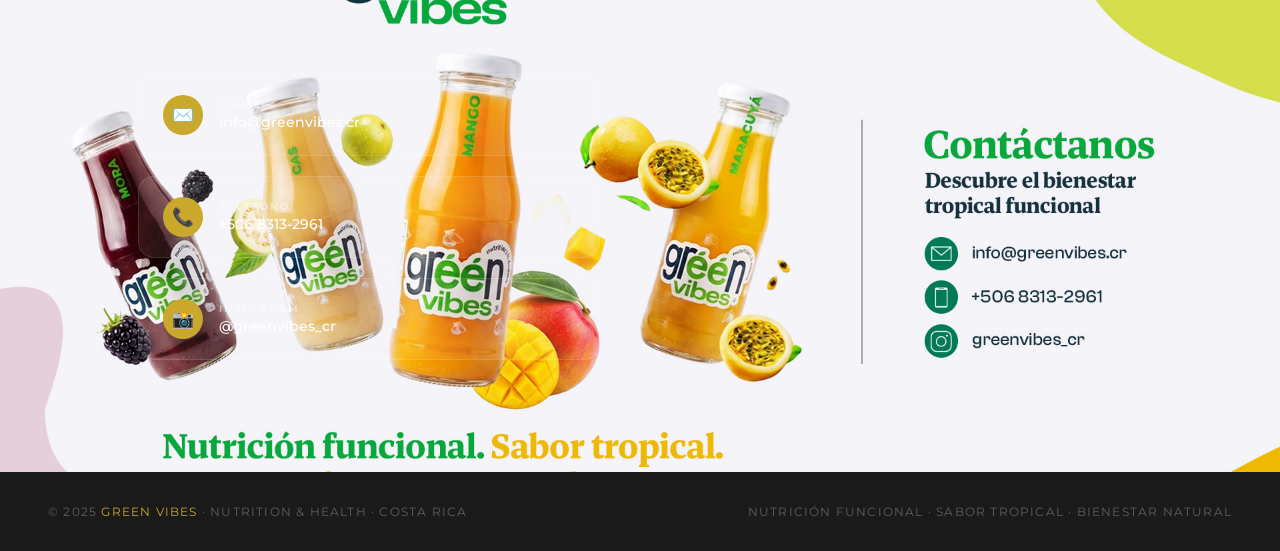
==== commit fa57b7cf: "contacto mejorado" ====
--- a/index.html
+++ b/index.html
@@ -177,10 +177,10 @@
     <div class="contacto-bg"><img src="images/8.jpg" alt="Contacto Green Vibes" /></div>
     <div class="contacto-inner">
       <div>
-        <span class="etiqueta">Contáctanos</span>
+  <!--      <span class="etiqueta">Contáctanos</span>
         <h2>Descubre el bienestar<br>tropical <span>funcional</span></h2>
         <p class="contacto-lema">Nutrición funcional. Sabor tropical. Bienestar natural.</p>
-      </div>
+      </div> -->
       <div class="contacto-items">
         <a href="mailto:info@greenvibes.cr" class="contacto-item">
           <div class="contacto-item-icon">✉️</div>
